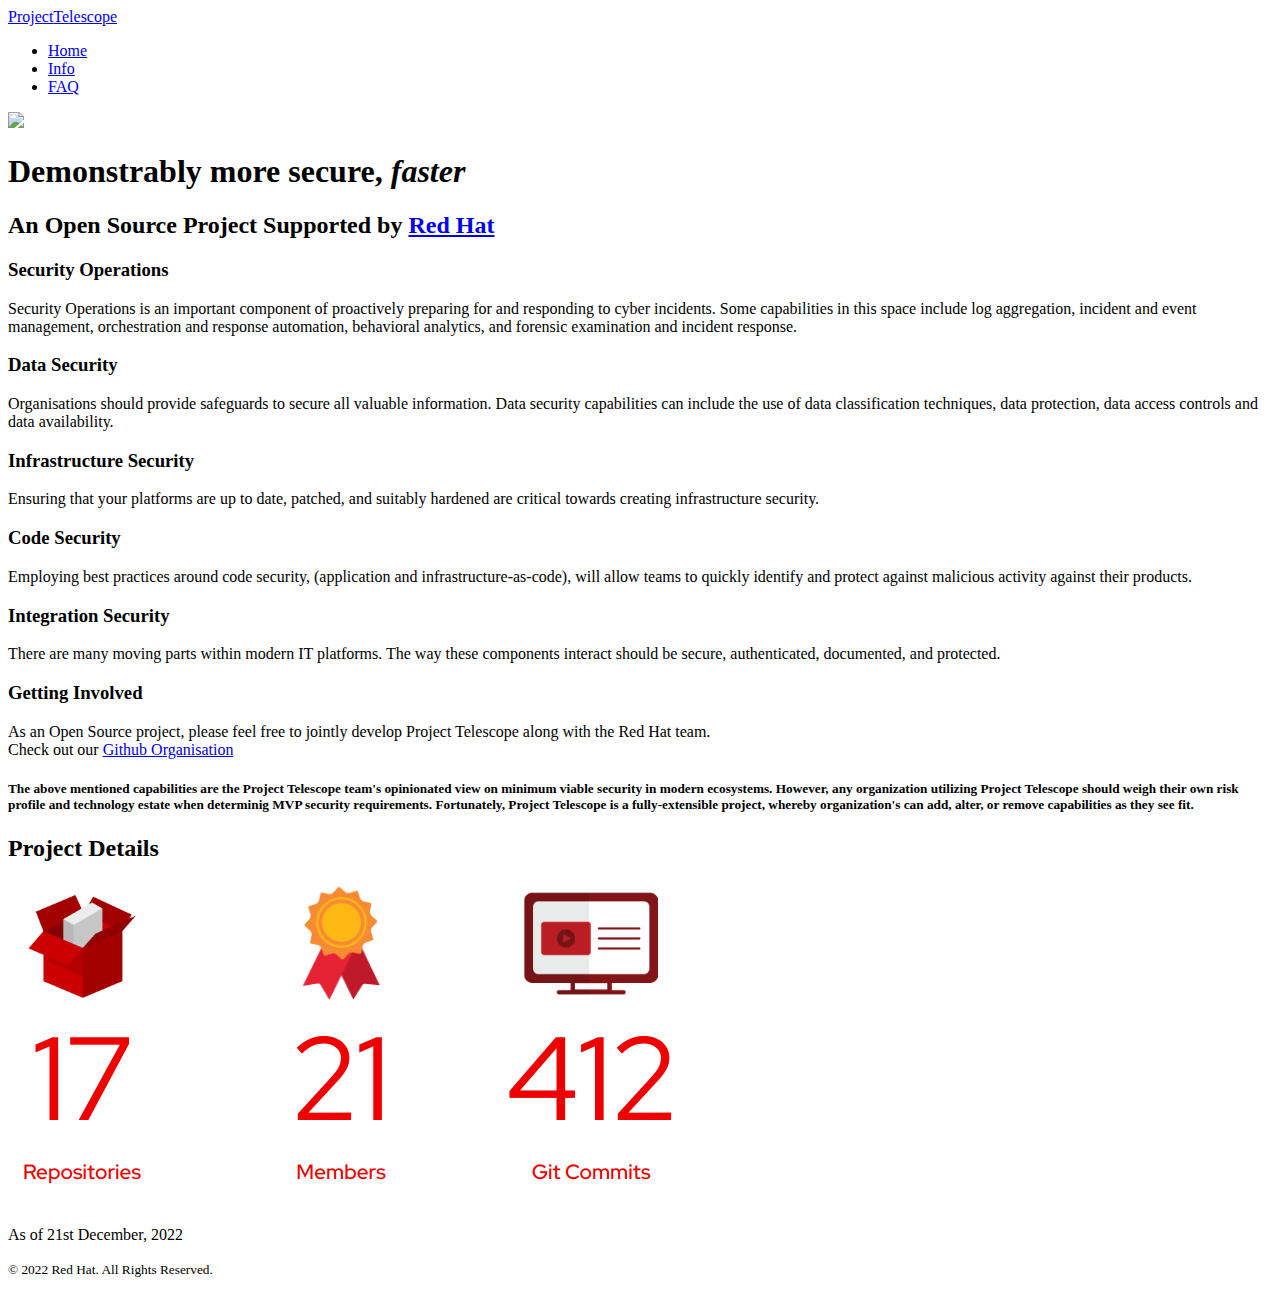
==== index.html @ 8fb48982 "Info page added" ====
<!DOCTYPE HTML>
<html>
	<head>
	<meta charset="utf-8">
	<meta http-equiv="X-UA-Compatible" content="IE=edge">
	<title>Project Telescope</title>

	<!-- 
	//////////////////////////////////////////////////////

	FREE HTML5 TEMPLATE 
	DESIGNED & DEVELOPED by FreeHTML5.co
		
	Website: 		http://freehtml5.co/
	Email: 			info@freehtml5.co
	Twitter: 		http://twitter.com/fh5co
	Facebook: 		https://www.facebook.com/fh5co

	//////////////////////////////////////////////////////
	 -->


	<!-- <link href="https://fonts.googleapis.com/css?family=Work+Sans:300,400,500,700,800" rel="stylesheet">	 -->
	<link href="https://fonts.googleapis.com/css?family=Inconsolata:400,700" rel="stylesheet">
	
	<!-- Animate.css -->
	<link rel="stylesheet" href="css/animate.css">
	<!-- Icomoon Icon Fonts-->
	<link rel="stylesheet" href="css/icomoon.css">
	<!-- Bootstrap  -->
	<link rel="stylesheet" href="css/bootstrap.css">
	<!-- Flexslider  -->
	<link rel="stylesheet" href="css/flexslider.css">

	<!-- Theme style  -->
	<link rel="stylesheet" href="css/style.css">

	<!-- Modernizr JS -->
	<script src="js/modernizr-2.6.2.min.js"></script>
	<!-- FOR IE9 below -->
	<!--[if lt IE 9]>
	<script src="js/respond.min.js"></script>
	<![endif]-->

	</head>
	<body>
		
	<div class="fh5co-loader"></div>
	
	<div id="page">
	<nav class="fh5co-nav" role="navigation">
		<div class="top-menu">
			<div class="container">
				<div class="row">
					<div class="col-xs-2">

 						<div id="fh5co-logo"><a href="index.html">Project<span>Telescope</span></a></div> 
					</div>
					<div class="col-xs-10 text-right menu-1">
						<ul>
							<li class="active"><a href="index.html">Home</a></li>
							<li><a href="info.html">Info</a></li>
							<li><a href="faq.html">FAQ</a></li>
<!-- 							<li class="has-dropdown">
								<a href="blog.html">Blog</a>
								<ul class="dropdown">
									<li><a href="#">Web Design</a></li>
									<li><a href="#">eCommerce</a></li>
									<li><a href="#">Branding</a></li>
									<li><a href="#">API</a></li>
								</ul>
							</li>
							<li><a href="about.html">About</a></li>
							<li><a href="contact.html">Contact</a></li>
							<li class="btn-cta"><a href="#"><span>Login</span></a></li> -->
						</ul>
					</div>
				</div>
			</div>
		</div>
	</nav>

	<header id="fh5co-header" class="fh5co-cover js-fullheight" role="banner">
		<div class="overlay"></div>
		<div class="container">
			<div class="row">
				<div class="col-md-8 col-md-offset-2 text-center">
					<div class="display-t js-fullheight">
						<div class="display-tc js-fullheight animate-box" data-animate-effect="fadeIn">
				<img class="telescope-img" src="images/project-telescope-logo-v3.png">
<br>	
							<h1>Demonstrably more secure, <i> faster </i> </h1>
							<h2>An Open Source Project Supported by <a href="https://redhat.com/" target="_blank">Red Hat</a></h2>
							<!-- <p><a class="btn btn-primary btn-lg btn-demo" href="#"></i> View Demo</a> <a class="btn btn-primary btn-lg btn-learn">Learn More</a></p> -->
						</div>
					</div>
				</div>
			</div>
		</div>
	</header>

	<div id="fh5co-features">
		<div class="container">
			<div class="services-padding">
				<div class="row">
					<div class="col-md-4 animate-box">
						<div class="feature-left">
							<span class="icon">
								<i class="icon-shield"></i>
							</span>
							<div class="feature-copy">
								<h3>Security Operations</h3>
								<p>Security Operations is an important component of proactively preparing for and responding to cyber incidents.  Some capabilities in this space include log aggregation, incident and event management, orchestration and response automation, behavioral analytics, and forensic examination and incident response. </p>
							</div>
						</div>
					</div>

					<div class="col-md-4 animate-box">
						<div class="feature-left">
							<span class="icon">
								<i class="icon-search"></i>
							</span>
							<div class="feature-copy">
								<h3>Data Security</h3>
								<p>Organisations should provide safeguards to secure all valuable information. Data security capabilities can include the use of data classification techniques, data protection, data access controls and data availability. </p>
							</div>
						</div>

					</div>
					<div class="col-md-4 animate-box">
						<div class="feature-left">
							<span class="icon">
								<i class="icon-desktop"></i>
							</span>
							<div class="feature-copy">
								<h3>Infrastructure Security</h3>
								<p>Ensuring that your platforms are up to date, patched, and suitably hardened are critical towards creating infrastructure security. </p>
							</div>
						</div>
					</div>
				</div>


				<div class="row">
					<div class="col-md-4 animate-box">

						<div class="feature-left">
							<span class="icon">
								<i class="icon-code"></i>
							</span>
							<div class="feature-copy">
								<h3>Code Security</h3>
								<p>Employing best practices around code security, (application and infrastructure-as-code), will allow teams to quickly identify and protect against malicious activity against their products. </p>
							</div>
						</div>

					</div>

					<div class="col-md-4 animate-box">
						<div class="feature-left">
							<span class="icon">
								<i class="icon-gears"></i>
							</span>
							<div class="feature-copy">
								<h3>Integration Security</h3>
								<p>There are many moving parts within modern IT platforms. The way these components interact should be secure, authenticated, documented, and protected.</p>
							</div>
						</div>

					</div>
					<div class="col-md-4 animate-box">
						<div class="feature-left">
							<span class="icon">
								<i class="icon-chat"></i>
							</span>
							<div class="feature-copy">
								<h3>Getting Involved</h3>
								<p>As an Open Source project, please feel free to jointly develop Project Telescope along with the Red Hat team. 
								<br>
								Check out our <a href="https://github.com/RH-Telescope" target=_blank>Github Organisation</a>
								</p>
							</div>
						</div>
					</div>
				</div>
				<h5>The above mentioned capabilities are the Project Telescope team's opinionated view on minimum viable security in modern ecosystems. However, any organization utilizing Project Telescope should weigh their own risk profile and technology estate when determinig MVP security requirements. Fortunately, Project Telescope is a fully-extensible project, whereby organization's can add, alter, or remove capabilities as they see fit. </h5>
			</div>
		</div>
	</div>

	<div id="fh5co-wireframe">
		<div class="container">
			<div class="row animate-box">
				<div class="col-md-8 col-md-offset-2 text-center fh5co-heading">
					<h2>Project Details</h2>
				</div>
			</div>
			<div class="row">
					<img class="centeredbox" src="images/stats-12-10-2022.png" alt="Org Stats">
				<p>As of 21st December, 2022</p>
			</div>
		</div>
	</div>

	

	<!-- <div id="fh5co-blog">
		<div class="container">
			<div class="row animate-box">
				<div class="col-md-8 col-md-offset-2 text-center fh5co-heading">
					<h2>Recent Post</h2>
					<p>Dignissimos asperiores vitae velit veniam totam fuga molestias accusamus alias autem provident. Odit ab aliquam dolor eius.</p>
				</div>
			</div>
			<div class="row">
				<div class="col-md-4">
					<div class="fh5co-blog animate-box">
						<a href="#" class="blog-bg" style="background-image: url(images/blog-1.jpg);"></a>
						<div class="blog-text">
							<span class="posted_on">Feb. 15th 2016</span>
							<h3><a href="#">Photoshoot On The Street</a></h3>
							<p>Far far away, behind the word mountains, far from the countries Vokalia and Consonantia, there live the blind texts.</p>
							<ul class="stuff">
								<li><i class="icon-heart2"></i>249</li>
								<li><i class="icon-eye2"></i>1,308</li>
								<li><a href="#">Read More<i class="icon-arrow-right22"></i></a></li>
							</ul>
						</div> 
					</div>
				</div>
				<div class="col-md-4">
					<div class="fh5co-blog animate-box">
						<a href="#" class="blog-bg" style="background-image: url(images/blog-2.jpg);"></a>
						<div class="blog-text">
							<span class="posted_on">Feb. 15th 2016</span>
							<h3><a href="#">Surfing at Philippines</a></h3>
							<p>Far far away, behind the word mountains, far from the countries Vokalia and Consonantia, there live the blind texts.</p>
							<ul class="stuff">
								<li><i class="icon-heart2"></i>249</li>
								<li><i class="icon-eye2"></i>1,308</li>
								<li><a href="#">Read More<i class="icon-arrow-right22"></i></a></li>
							</ul>
						</div> 
					</div>
				</div>
				<div class="col-md-4">
					<div class="fh5co-blog animate-box">
						<a href="#" class="blog-bg" style="background-image: url(images/blog-3.jpg);"></a>
						<div class="blog-text">
							<span class="posted_on">Feb. 15th 2016</span>
							<h3><a href="#">Focus On Uderwater</a></h3>
							<p>Far far away, behind the word mountains, far from the countries Vokalia and Consonantia, there live the blind texts.</p>
							<ul class="stuff">
								<li><i class="icon-heart2"></i>249</li>
								<li><i class="icon-eye2"></i>1,308</li>
								<li><a href="#">Read More<i class="icon-arrow-right22"></i></a></li>
							</ul>
						</div> 
					</div>
				</div>
			</div>
		</div>
	</div>
	 -->
	
	<footer id="fh5co-footer" role="contentinfo">
		<div class="container">
			<!-- <div class="row row-pb-md">
				<div class="col-md-4 fh5co-widget">
					<h4>Air</h4>
					<p>Facilis ipsum reprehenderit nemo molestias. Aut cum mollitia reprehenderit. Eos cumque dicta adipisci architecto culpa amet.</p>
				</div> -->
				<!-- <div class="col-md-2 col-md-push-1 fh5co-widget">
					<h4>Links</h4>
					<ul class="fh5co-footer-links">
						<li><a href="#">Home</a></li>
						<li><a href="#">Portfolio</a></li>
						<li><a href="#">Blog</a></li>
						<li><a href="#">About</a></li>
					</ul>
				</div>

				<div class="col-md-2 col-md-push-1 fh5co-widget">
					<h4>Categories</h4>
					<ul class="fh5co-footer-links">
						<li><a href="#">Landing Page</a></li>
						<li><a href="#">Real Estate</a></li>
						<li><a href="#">Personal</a></li>
						<li><a href="#">Business</a></li>
						<li><a href="#">e-Commerce</a></li>
					</ul>
				</div>

				<div class="col-md-4 col-md-push-1 fh5co-widget">
					<h4>Contact Information</h4>
					<ul class="fh5co-footer-links">
						<li>198 West 21th Street, <br> Suite 721 New York NY 10016</li>
						<li><a href="tel://1234567920">+ 1235 2355 98</a></li>
						<li><a href="mailto:info@yoursite.com">info@yoursite.com</a></li>
						<li><a href="http://https://freehtml5.co">freehtml5.co</a></li>
					</ul>
				</div> -->

			</div>

			<div class="row copyright">
				<div class="col-md-12 text-center">
					<p>
						<small class="block">&copy; 2022 Red Hat. All Rights Reserved.</small> 
					</p>
					<p>
					</p>
				</div>
			</div>

		</div>
	</footer>
	</div>

	<div class="gototop js-top">
		<a href="#" class="js-gotop"><i class="icon-arrow-up22"></i></a>
	</div>
	
	<!-- jQuery -->
	<script src="js/jquery.min.js"></script>
	<!-- jQuery Easing -->
	<script src="js/jquery.easing.1.3.js"></script>
	<!-- Bootstrap -->
	<script src="js/bootstrap.min.js"></script>
	<!-- Waypoints -->
	<script src="js/jquery.waypoints.min.js"></script>
	<!-- Flexslider -->
	<script src="js/jquery.flexslider-min.js"></script>
	<!-- Main -->
	<script src="js/main.js"></script>

	</body>
</html>
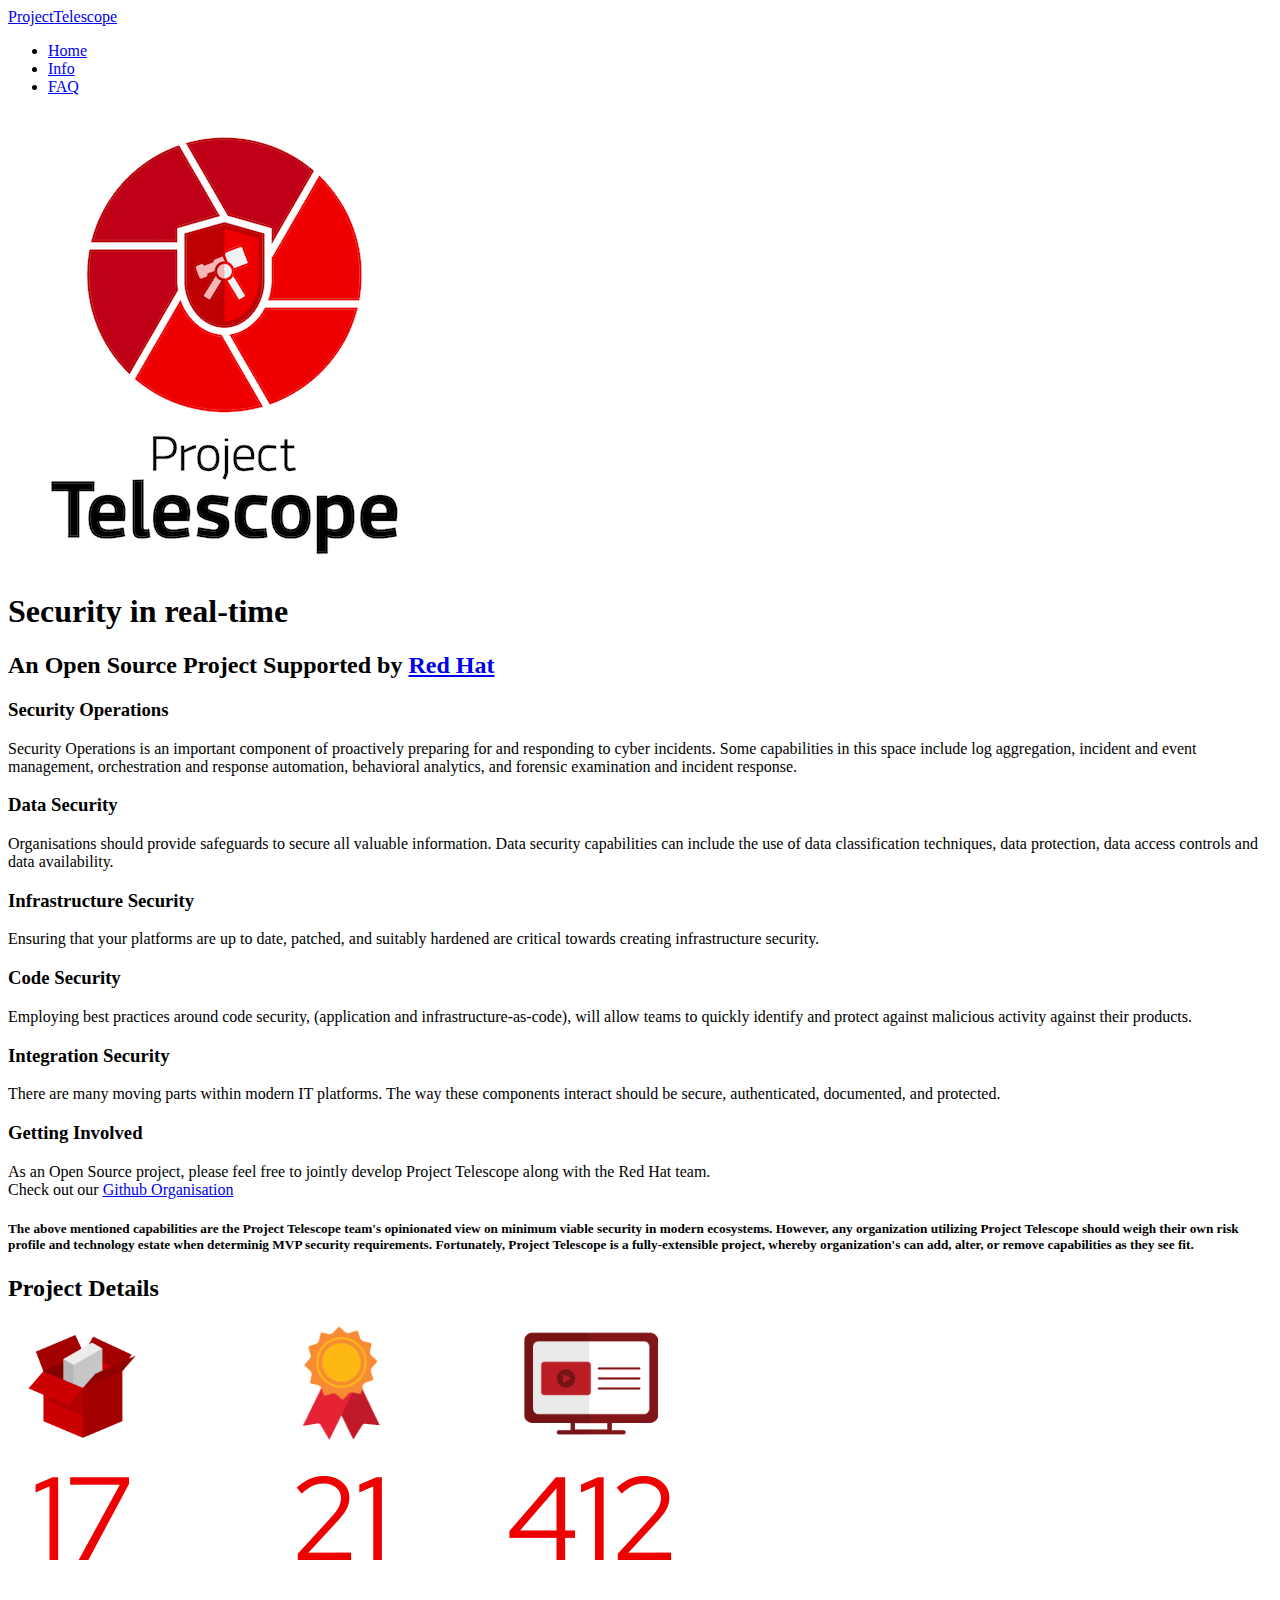
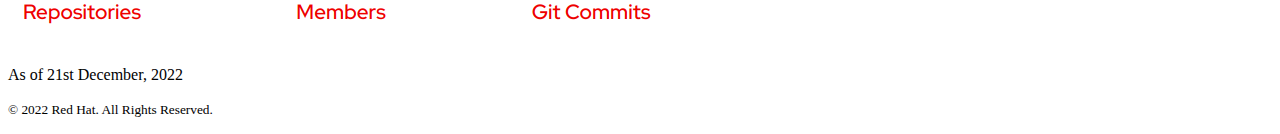
==== commit fad2c486: "Update index.html" ====
--- a/index.html
+++ b/index.html
@@ -87,9 +87,9 @@
 				<div class="col-md-8 col-md-offset-2 text-center">
 					<div class="display-t js-fullheight">
 						<div class="display-tc js-fullheight animate-box" data-animate-effect="fadeIn">
-				<img class="telescope-img" src="images/project-telescope-logo-v3.png">
+				<img class="telescope-img" src="images/project-telescope-logo-TELESCOPE.png">
 <br>	
-							<h1>Demonstrably more secure, <i> faster </i> </h1>
+							<h1>Security in real-time </h1>
 							<h2>An Open Source Project Supported by <a href="https://redhat.com/" target="_blank">Red Hat</a></h2>
 							<!-- <p><a class="btn btn-primary btn-lg btn-demo" href="#"></i> View Demo</a> <a class="btn btn-primary btn-lg btn-learn">Learn More</a></p> -->
 						</div>
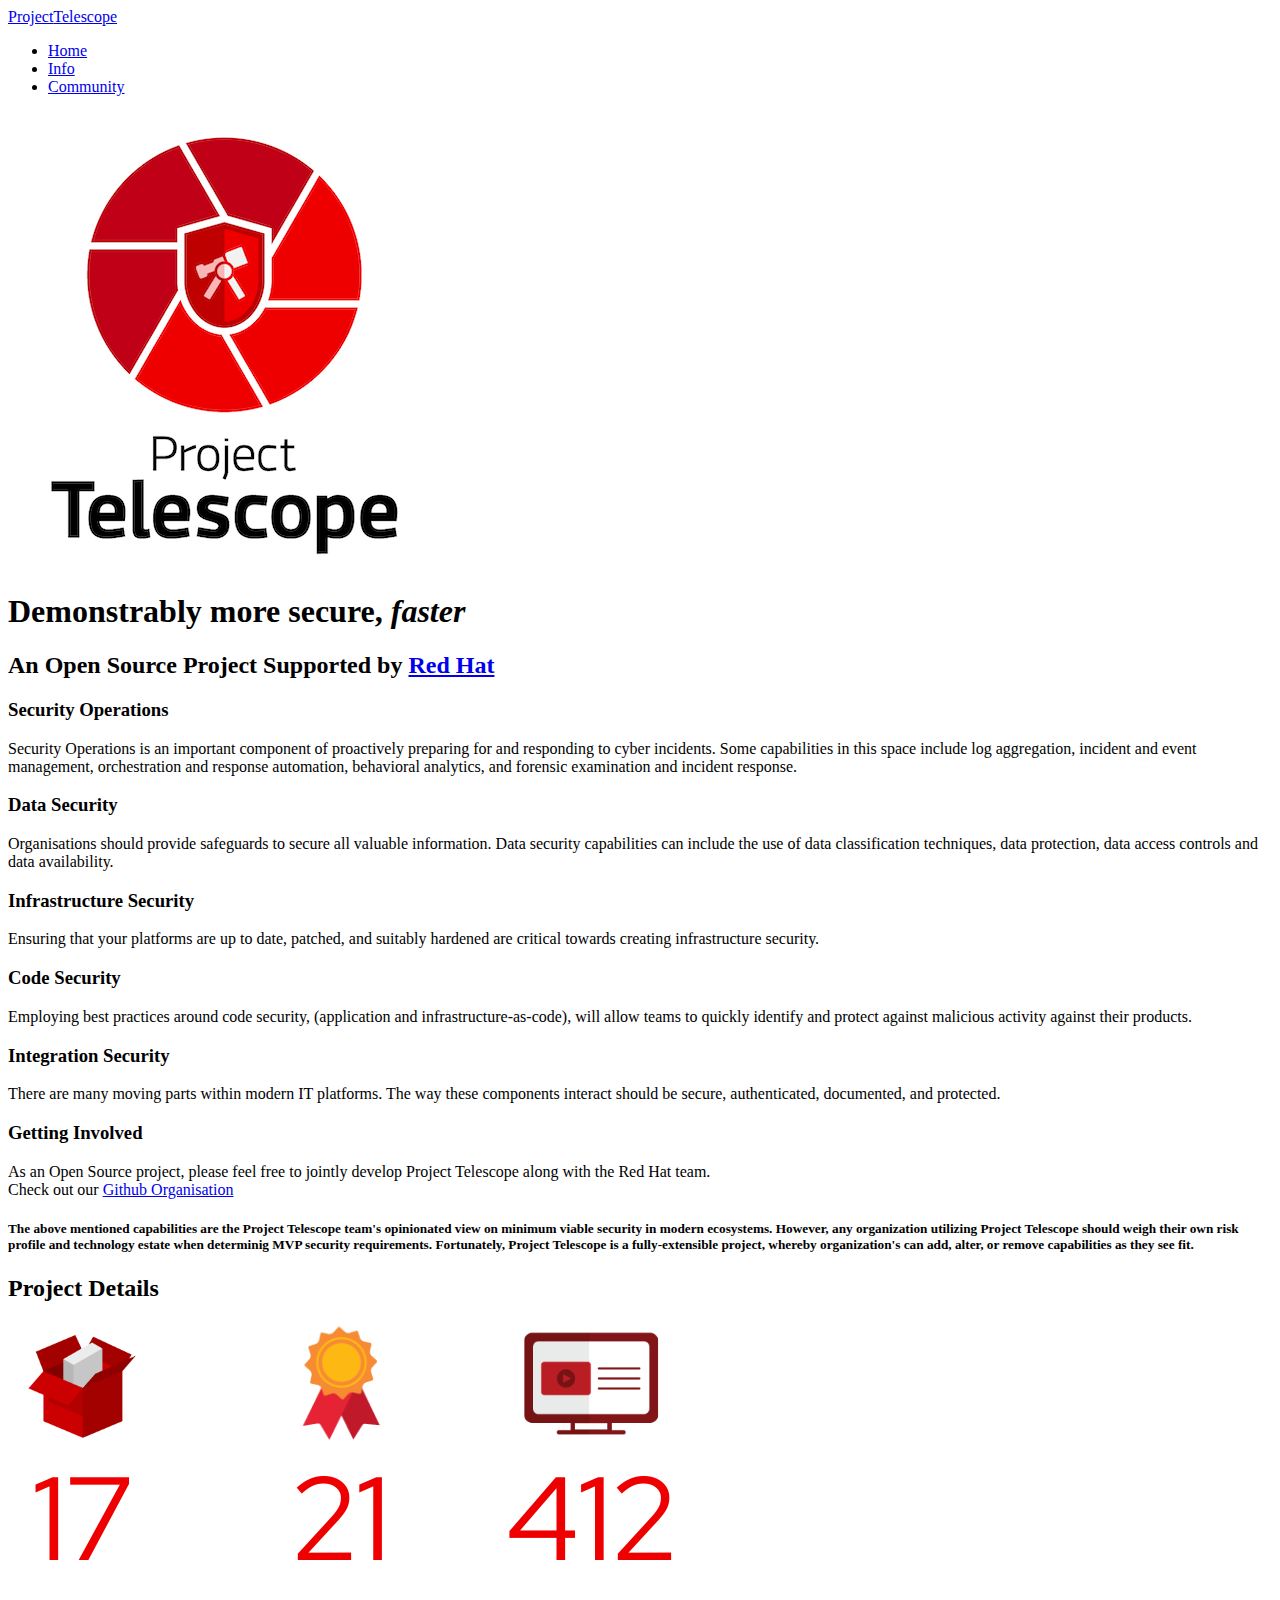
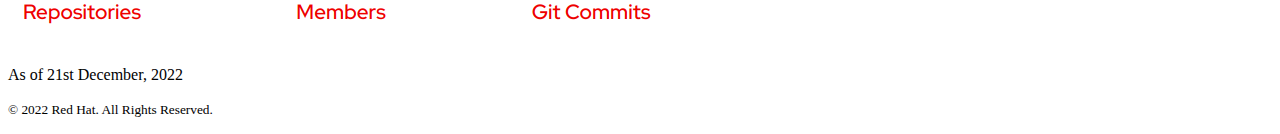
==== commit 3b85c4bf: "Community page added" ====
--- a/index.html
+++ b/index.html
@@ -60,7 +60,7 @@
 						<ul>
 							<li class="active"><a href="index.html">Home</a></li>
 							<li><a href="info.html">Info</a></li>
-							<li><a href="faq.html">FAQ</a></li>
+							<li><a href="community.html">Community</a></li>
 <!-- 							<li class="has-dropdown">
 								<a href="blog.html">Blog</a>
 								<ul class="dropdown">
@@ -89,7 +89,7 @@
 						<div class="display-tc js-fullheight animate-box" data-animate-effect="fadeIn">
 				<img class="telescope-img" src="images/project-telescope-logo-TELESCOPE.png">
 <br>	
-							<h1>Security in real-time </h1>
+							<h1>Demonstrably more secure, <i> faster </i> </h1>
 							<h2>An Open Source Project Supported by <a href="https://redhat.com/" target="_blank">Red Hat</a></h2>
 							<!-- <p><a class="btn btn-primary btn-lg btn-demo" href="#"></i> View Demo</a> <a class="btn btn-primary btn-lg btn-learn">Learn More</a></p> -->
 						</div>
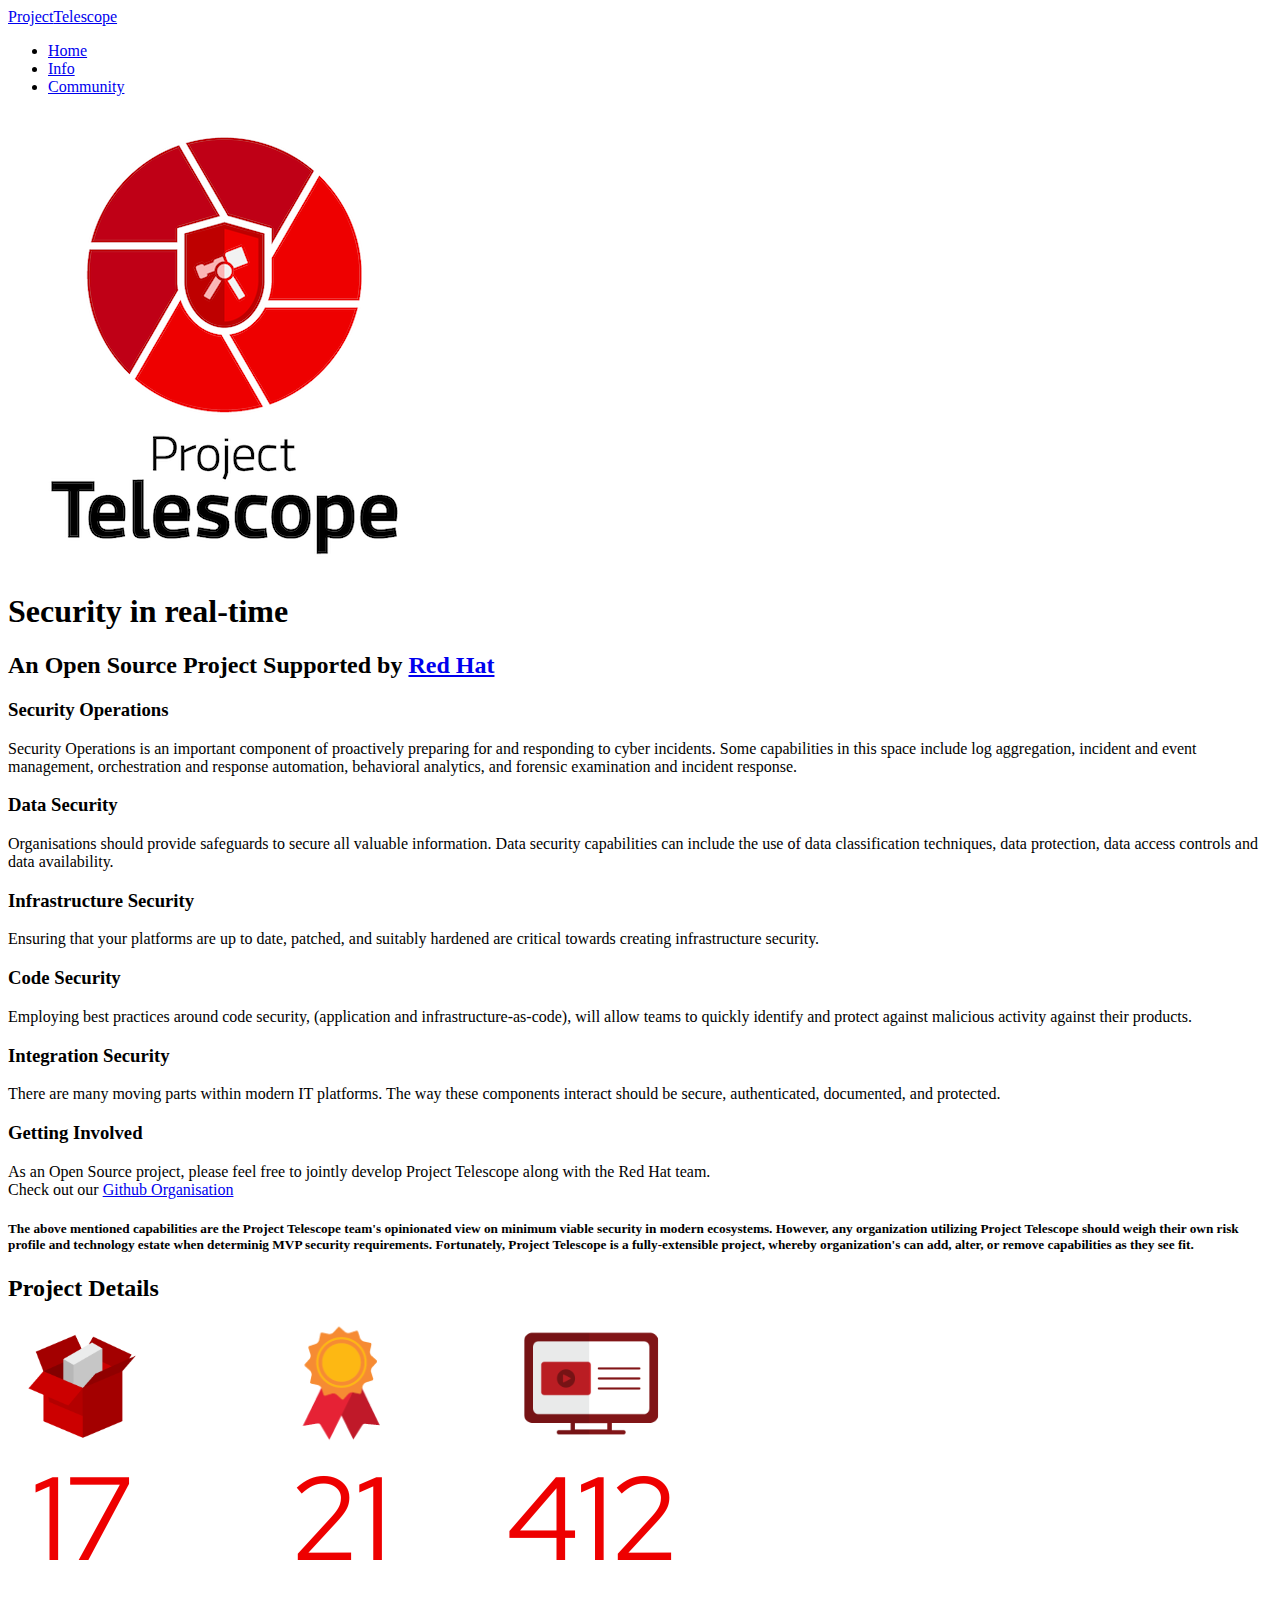
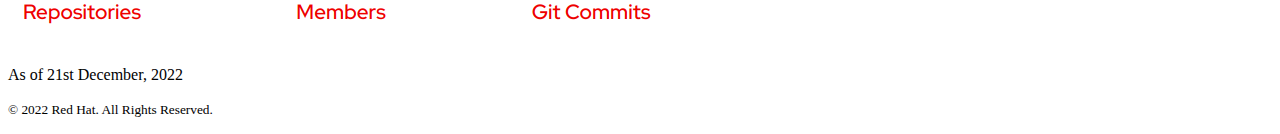
==== commit 8d3c9e6f: "Merge branch 'main' of https://github.com/RH-Telescope/RH-Telescope.github.io" ====
--- a/index.html
+++ b/index.html
@@ -89,7 +89,7 @@
 						<div class="display-tc js-fullheight animate-box" data-animate-effect="fadeIn">
 				<img class="telescope-img" src="images/project-telescope-logo-TELESCOPE.png">
 <br>	
-							<h1>Demonstrably more secure, <i> faster </i> </h1>
+							<h1>Security in real-time </h1>
 							<h2>An Open Source Project Supported by <a href="https://redhat.com/" target="_blank">Red Hat</a></h2>
 							<!-- <p><a class="btn btn-primary btn-lg btn-demo" href="#"></i> View Demo</a> <a class="btn btn-primary btn-lg btn-learn">Learn More</a></p> -->
 						</div>
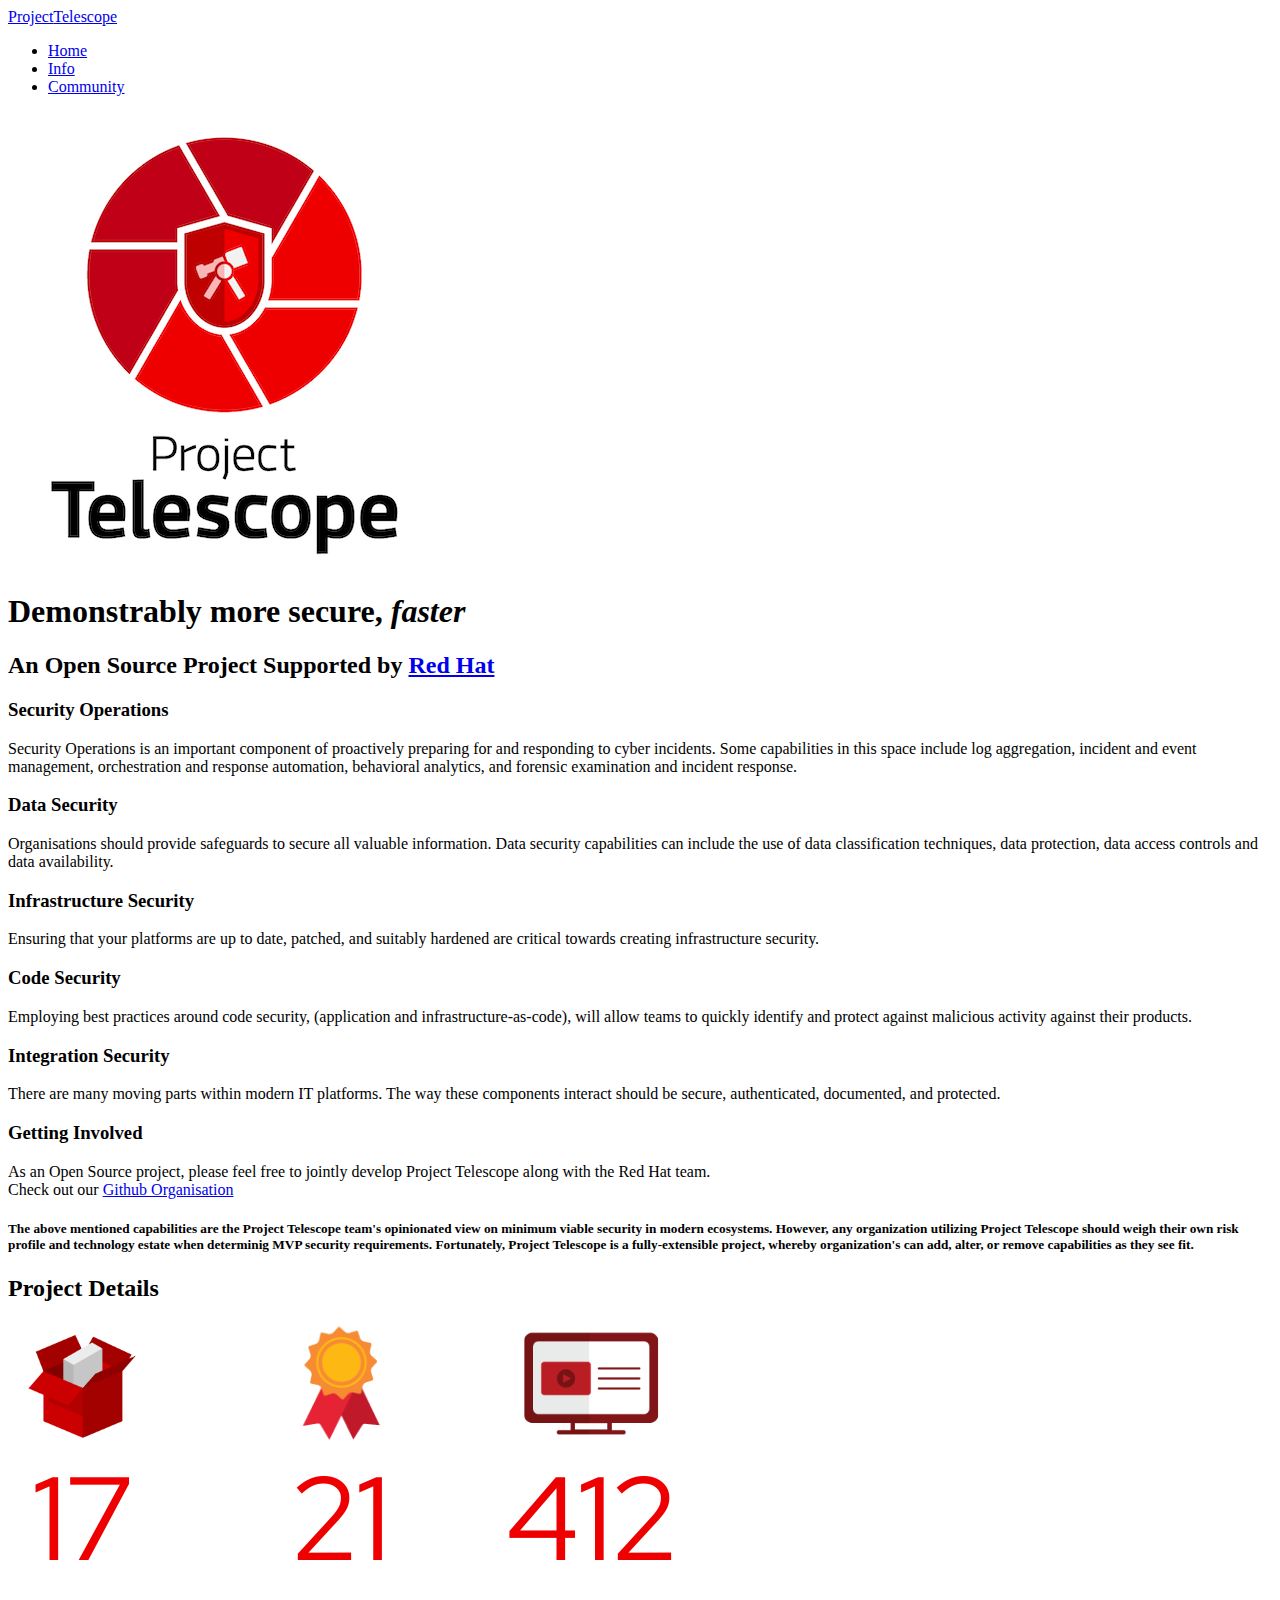
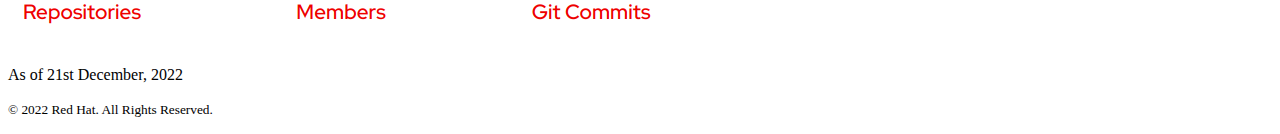
==== commit b829a6d9: "Code tidy-up" ====
--- a/index.html
+++ b/index.html
@@ -4,23 +4,6 @@
 	<meta charset="utf-8">
 	<meta http-equiv="X-UA-Compatible" content="IE=edge">
 	<title>Project Telescope</title>
-
-	<!-- 
-	//////////////////////////////////////////////////////
-
-	FREE HTML5 TEMPLATE 
-	DESIGNED & DEVELOPED by FreeHTML5.co
-		
-	Website: 		http://freehtml5.co/
-	Email: 			info@freehtml5.co
-	Twitter: 		http://twitter.com/fh5co
-	Facebook: 		https://www.facebook.com/fh5co
-
-	//////////////////////////////////////////////////////
-	 -->
-
-
-	<!-- <link href="https://fonts.googleapis.com/css?family=Work+Sans:300,400,500,700,800" rel="stylesheet">	 -->
 	<link href="https://fonts.googleapis.com/css?family=Inconsolata:400,700" rel="stylesheet">
 	
 	<!-- Animate.css -->
@@ -61,18 +44,6 @@
 							<li class="active"><a href="index.html">Home</a></li>
 							<li><a href="info.html">Info</a></li>
 							<li><a href="community.html">Community</a></li>
-<!-- 							<li class="has-dropdown">
-								<a href="blog.html">Blog</a>
-								<ul class="dropdown">
-									<li><a href="#">Web Design</a></li>
-									<li><a href="#">eCommerce</a></li>
-									<li><a href="#">Branding</a></li>
-									<li><a href="#">API</a></li>
-								</ul>
-							</li>
-							<li><a href="about.html">About</a></li>
-							<li><a href="contact.html">Contact</a></li>
-							<li class="btn-cta"><a href="#"><span>Login</span></a></li> -->
 						</ul>
 					</div>
 				</div>
@@ -89,7 +60,7 @@
 						<div class="display-tc js-fullheight animate-box" data-animate-effect="fadeIn">
 				<img class="telescope-img" src="images/project-telescope-logo-TELESCOPE.png">
 <br>	
-							<h1>Security in real-time </h1>
+							<h1>Demonstrably more secure, <i> faster </i> </h1>
 							<h2>An Open Source Project Supported by <a href="https://redhat.com/" target="_blank">Red Hat</a></h2>
 							<!-- <p><a class="btn btn-primary btn-lg btn-demo" href="#"></i> View Demo</a> <a class="btn btn-primary btn-lg btn-learn">Learn More</a></p> -->
 						</div>
@@ -204,103 +175,8 @@
 
 	
 
-	<!-- <div id="fh5co-blog">
-		<div class="container">
-			<div class="row animate-box">
-				<div class="col-md-8 col-md-offset-2 text-center fh5co-heading">
-					<h2>Recent Post</h2>
-					<p>Dignissimos asperiores vitae velit veniam totam fuga molestias accusamus alias autem provident. Odit ab aliquam dolor eius.</p>
-				</div>
-			</div>
-			<div class="row">
-				<div class="col-md-4">
-					<div class="fh5co-blog animate-box">
-						<a href="#" class="blog-bg" style="background-image: url(images/blog-1.jpg);"></a>
-						<div class="blog-text">
-							<span class="posted_on">Feb. 15th 2016</span>
-							<h3><a href="#">Photoshoot On The Street</a></h3>
-							<p>Far far away, behind the word mountains, far from the countries Vokalia and Consonantia, there live the blind texts.</p>
-							<ul class="stuff">
-								<li><i class="icon-heart2"></i>249</li>
-								<li><i class="icon-eye2"></i>1,308</li>
-								<li><a href="#">Read More<i class="icon-arrow-right22"></i></a></li>
-							</ul>
-						</div> 
-					</div>
-				</div>
-				<div class="col-md-4">
-					<div class="fh5co-blog animate-box">
-						<a href="#" class="blog-bg" style="background-image: url(images/blog-2.jpg);"></a>
-						<div class="blog-text">
-							<span class="posted_on">Feb. 15th 2016</span>
-							<h3><a href="#">Surfing at Philippines</a></h3>
-							<p>Far far away, behind the word mountains, far from the countries Vokalia and Consonantia, there live the blind texts.</p>
-							<ul class="stuff">
-								<li><i class="icon-heart2"></i>249</li>
-								<li><i class="icon-eye2"></i>1,308</li>
-								<li><a href="#">Read More<i class="icon-arrow-right22"></i></a></li>
-							</ul>
-						</div> 
-					</div>
-				</div>
-				<div class="col-md-4">
-					<div class="fh5co-blog animate-box">
-						<a href="#" class="blog-bg" style="background-image: url(images/blog-3.jpg);"></a>
-						<div class="blog-text">
-							<span class="posted_on">Feb. 15th 2016</span>
-							<h3><a href="#">Focus On Uderwater</a></h3>
-							<p>Far far away, behind the word mountains, far from the countries Vokalia and Consonantia, there live the blind texts.</p>
-							<ul class="stuff">
-								<li><i class="icon-heart2"></i>249</li>
-								<li><i class="icon-eye2"></i>1,308</li>
-								<li><a href="#">Read More<i class="icon-arrow-right22"></i></a></li>
-							</ul>
-						</div> 
-					</div>
-				</div>
-			</div>
-		</div>
-	</div>
-	 -->
-	
 	<footer id="fh5co-footer" role="contentinfo">
 		<div class="container">
-			<!-- <div class="row row-pb-md">
-				<div class="col-md-4 fh5co-widget">
-					<h4>Air</h4>
-					<p>Facilis ipsum reprehenderit nemo molestias. Aut cum mollitia reprehenderit. Eos cumque dicta adipisci architecto culpa amet.</p>
-				</div> -->
-				<!-- <div class="col-md-2 col-md-push-1 fh5co-widget">
-					<h4>Links</h4>
-					<ul class="fh5co-footer-links">
-						<li><a href="#">Home</a></li>
-						<li><a href="#">Portfolio</a></li>
-						<li><a href="#">Blog</a></li>
-						<li><a href="#">About</a></li>
-					</ul>
-				</div>
-
-				<div class="col-md-2 col-md-push-1 fh5co-widget">
-					<h4>Categories</h4>
-					<ul class="fh5co-footer-links">
-						<li><a href="#">Landing Page</a></li>
-						<li><a href="#">Real Estate</a></li>
-						<li><a href="#">Personal</a></li>
-						<li><a href="#">Business</a></li>
-						<li><a href="#">e-Commerce</a></li>
-					</ul>
-				</div>
-
-				<div class="col-md-4 col-md-push-1 fh5co-widget">
-					<h4>Contact Information</h4>
-					<ul class="fh5co-footer-links">
-						<li>198 West 21th Street, <br> Suite 721 New York NY 10016</li>
-						<li><a href="tel://1234567920">+ 1235 2355 98</a></li>
-						<li><a href="mailto:info@yoursite.com">info@yoursite.com</a></li>
-						<li><a href="http://https://freehtml5.co">freehtml5.co</a></li>
-					</ul>
-				</div> -->
-
 			</div>
 
 			<div class="row copyright">
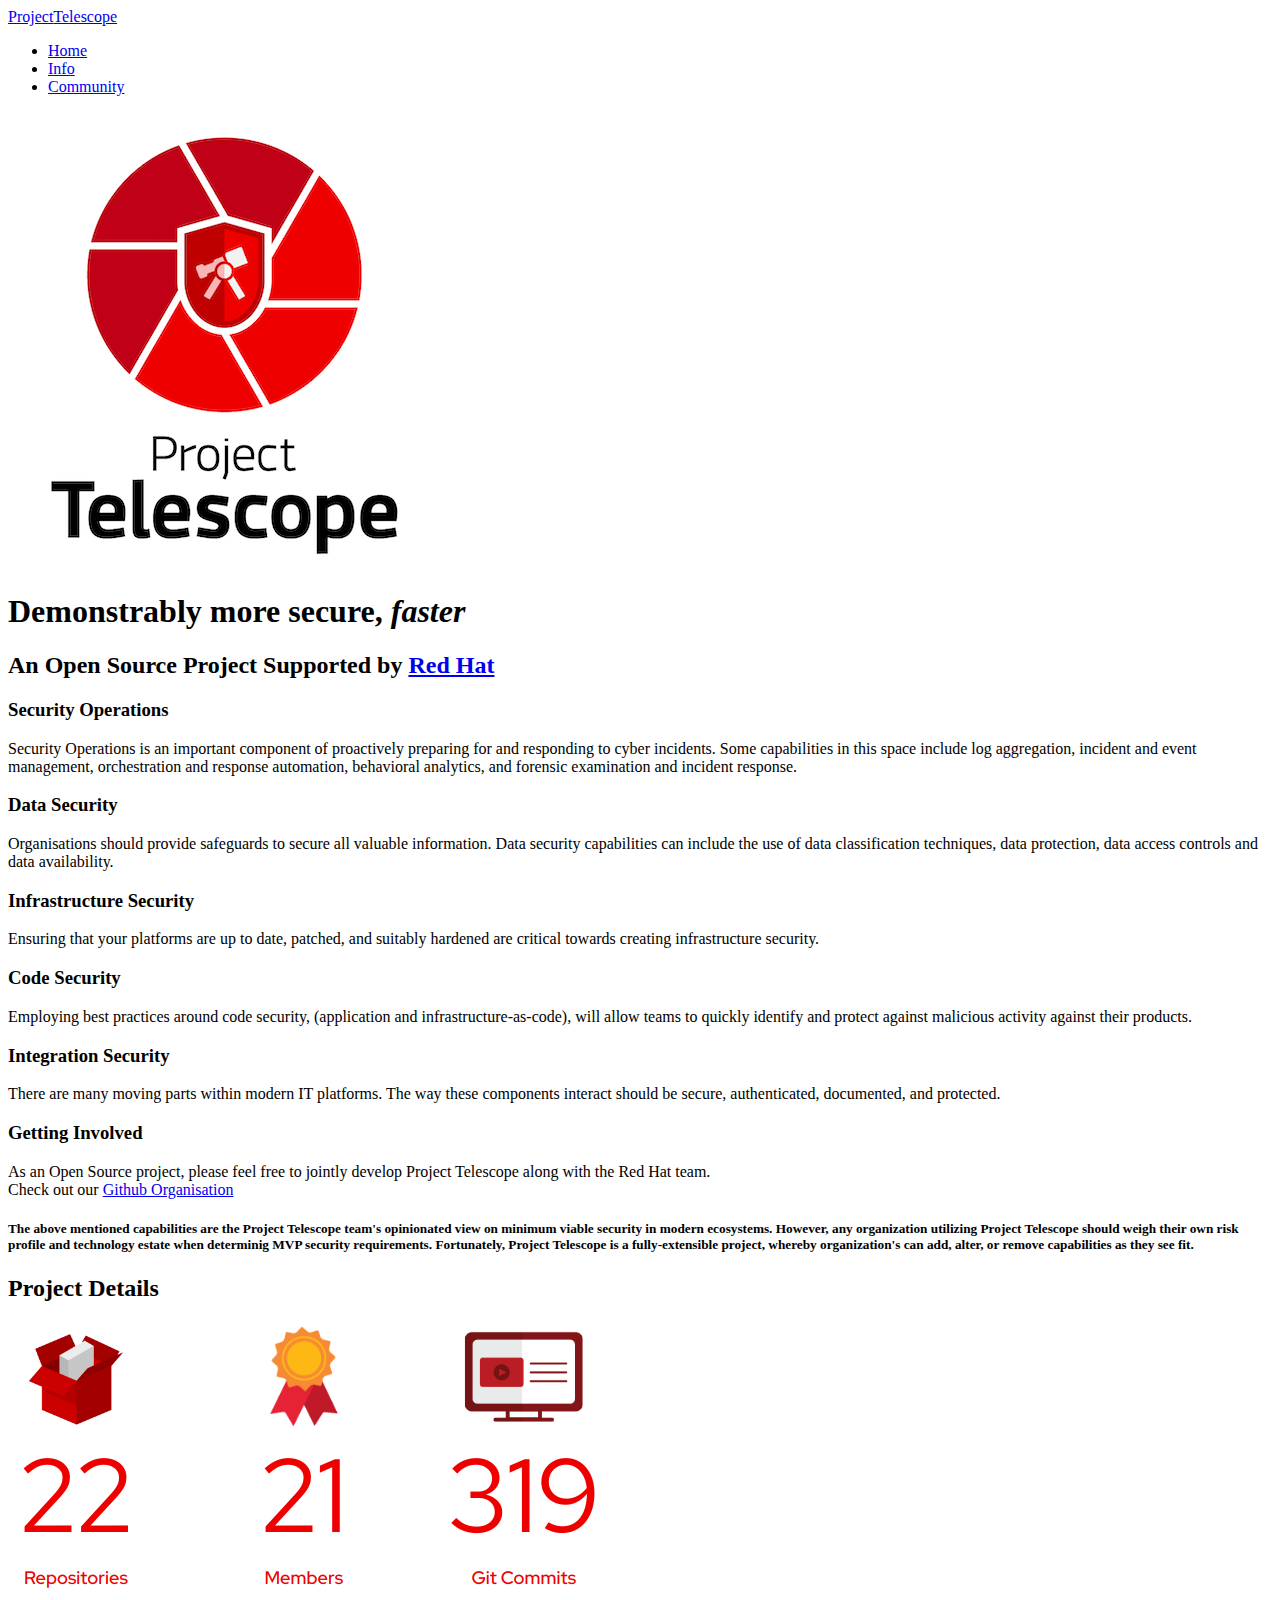
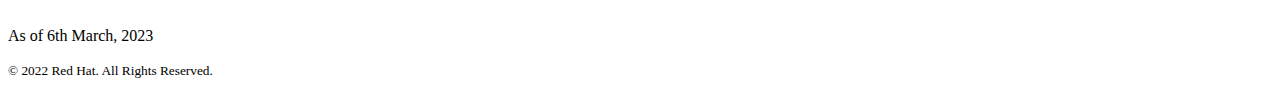
==== commit 82448e4a: "Stats updated" ====
--- a/index.html
+++ b/index.html
@@ -1,3 +1,5 @@
+
+
 <!DOCTYPE HTML>
 <html>
 	<head>
@@ -167,8 +169,8 @@
 				</div>
 			</div>
 			<div class="row">
-					<img class="centeredbox" src="images/stats-12-10-2022.png" alt="Org Stats">
-				<p>As of 21st December, 2022</p>
+					<img class="centeredbox" src="images/stats-06-03-2023.png" alt="Org Stats">
+				<p>As of 6th March, 2023</p>
 			</div>
 		</div>
 	</div>
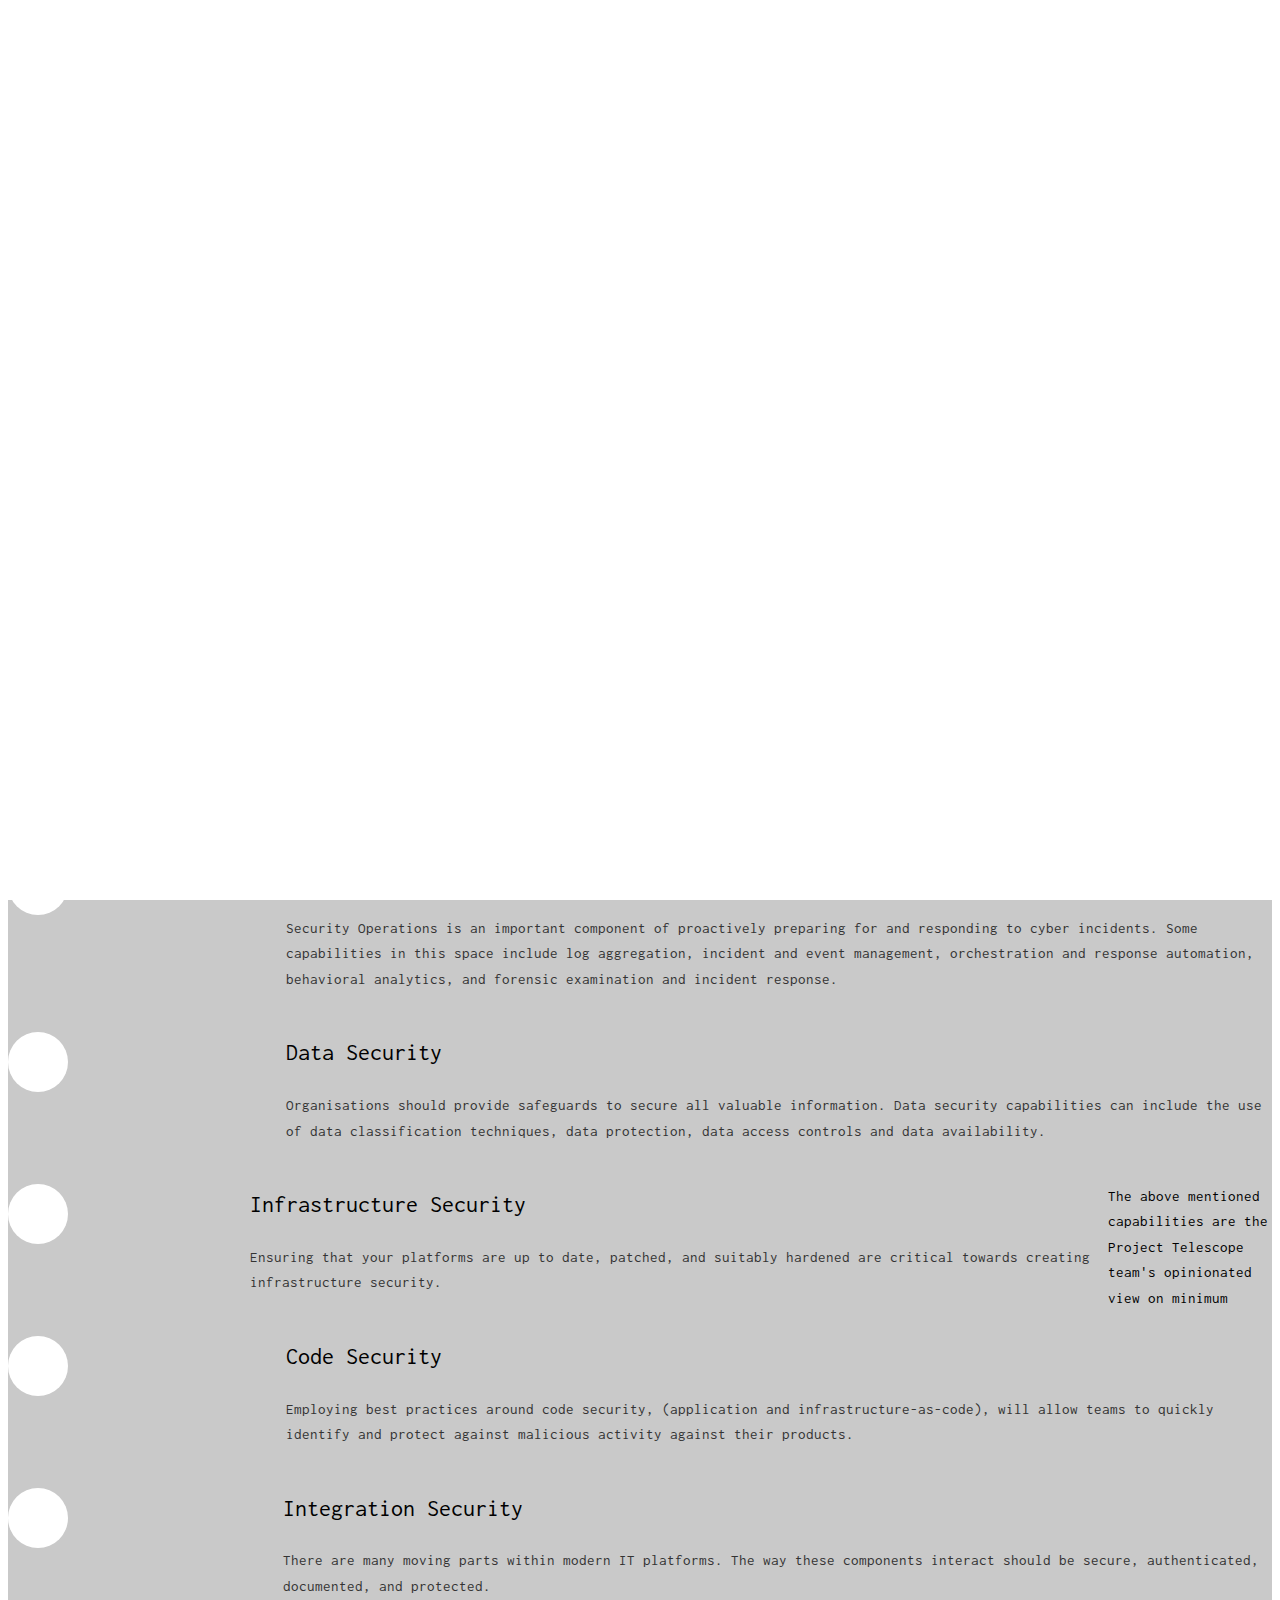
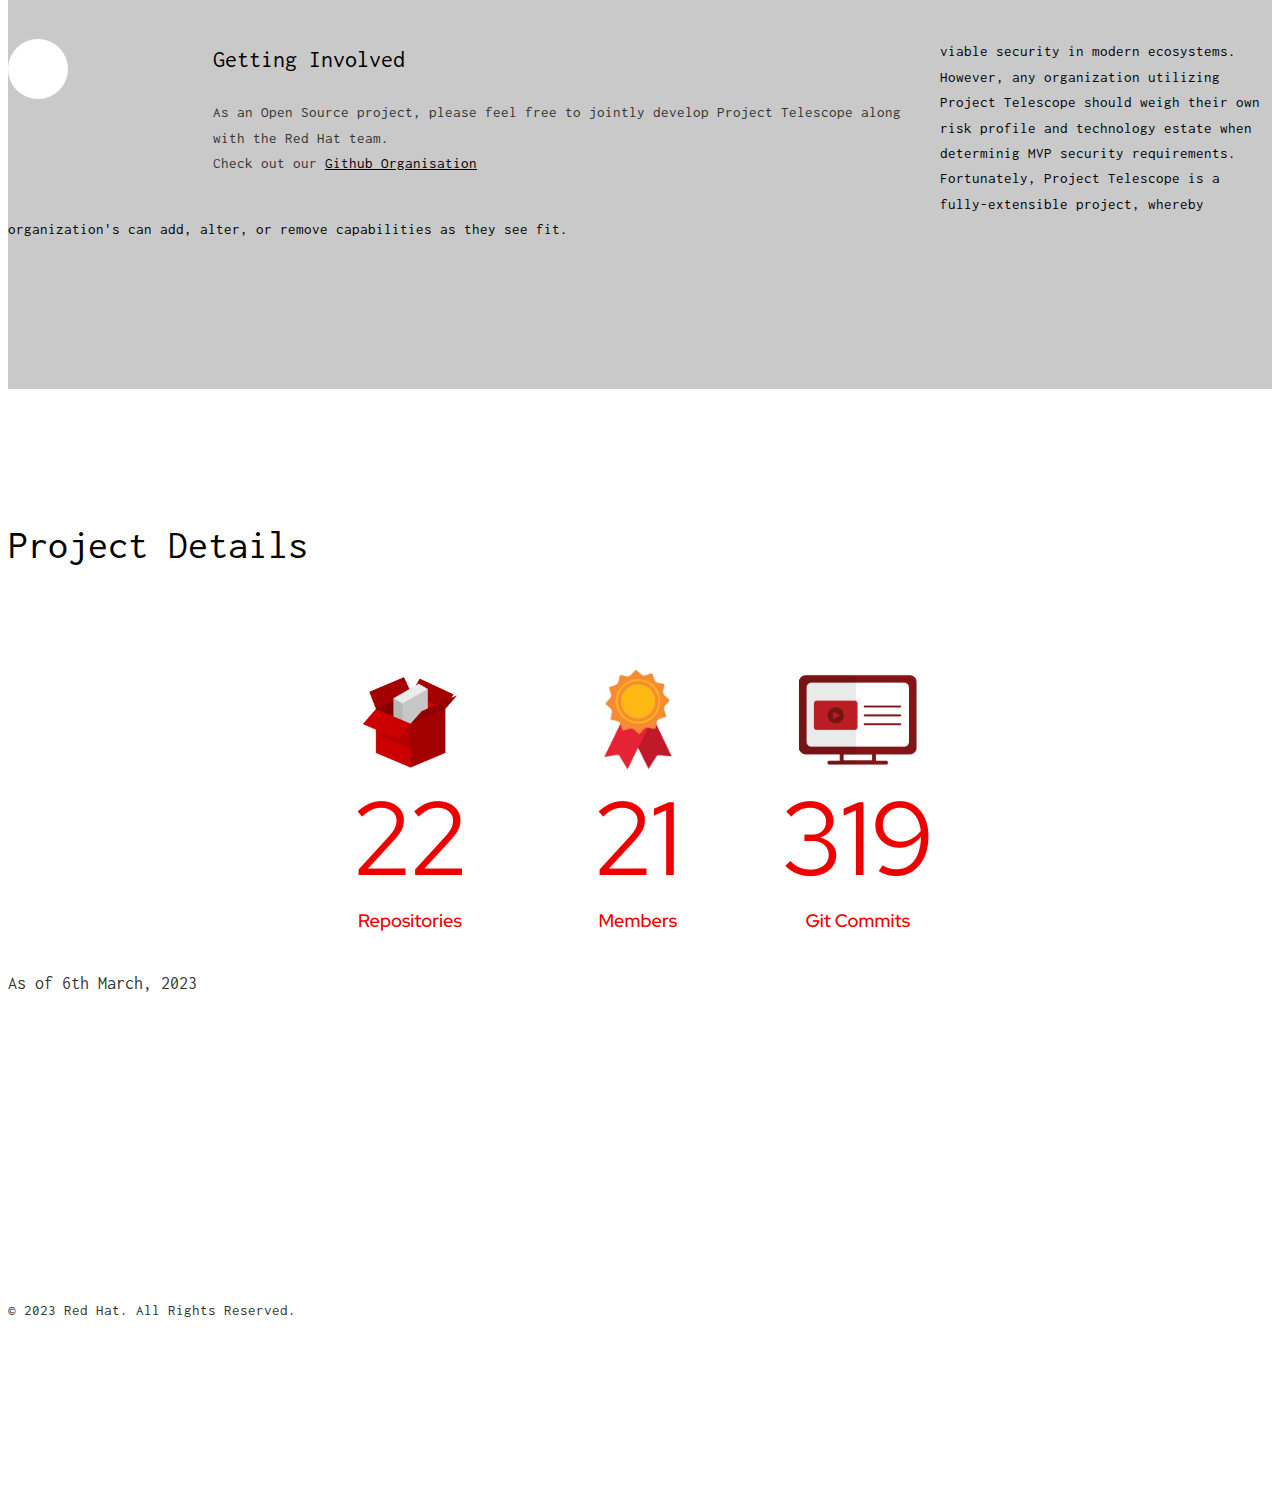
==== commit 427eb91b: "Front page updated as per comments" ====
--- a/index.html
+++ b/index.html
@@ -61,8 +61,10 @@
 					<div class="display-t js-fullheight">
 						<div class="display-tc js-fullheight animate-box" data-animate-effect="fadeIn">
 				<img class="telescope-img" src="images/project-telescope-logo-TELESCOPE.png">
-<br>	
-							<h1>Demonstrably more secure, <i> faster </i> </h1>
+<br><br>
+				<p>Telescope automatically vizualizes your company's customized security governance in real time so you can  reduce your cyber risk, faster.</p>
+<h1>Demonstrably more secure, <i> faster </i> </h1>
+
 							<h2>An Open Source Project Supported by <a href="https://redhat.com/" target="_blank">Red Hat</a></h2>
 							<!-- <p><a class="btn btn-primary btn-lg btn-demo" href="#"></i> View Demo</a> <a class="btn btn-primary btn-lg btn-learn">Learn More</a></p> -->
 						</div>
@@ -184,7 +186,7 @@
 			<div class="row copyright">
 				<div class="col-md-12 text-center">
 					<p>
-						<small class="block">&copy; 2022 Red Hat. All Rights Reserved.</small> 
+						<small class="block">&copy; 2023 Red Hat. All Rights Reserved.</small> 
 					</p>
 					<p>
 					</p>
--- a/css/style.css
+++ b/css/style.css
@@ -0,0 +1,1238 @@
+@font-face {
+  font-family: 'icomoon';
+  src: url("../fonts/icomoon/icomoon.eot?srf3rx");
+  src: url("../fonts/icomoon/icomoon.eot?srf3rx#iefix") format("embedded-opentype"), url("../fonts/icomoon/icomoon.ttf?srf3rx") format("truetype"), url("../fonts/icomoon/icomoon.woff?srf3rx") format("woff"), url("../fonts/icomoon/icomoon.svg?srf3rx#icomoon") format("svg");
+  font-weight: normal;
+  font-style: normal; }
+/* =======================================================
+*
+* 	Template Style 
+*
+* ======================================================= */
+body {
+  font-family: "Inconsolata", Arial, sans-serif;
+  font-weight: 400;
+  font-size: 18px;
+  line-height: 1.7;
+  color: #333333;
+  background: #fff; }
+
+#page {
+  position: relative;
+  overflow-x: hidden;
+  width: 100%;
+  height: 100%;
+  -webkit-transition: 0.5s;
+  -o-transition: 0.5s;
+  transition: 0.5s; }
+  .offcanvas #page {
+    overflow: hidden;
+    position: absolute; }
+    .offcanvas #page:after {
+      -webkit-transition: 2s;
+      -o-transition: 2s;
+      transition: 2s;
+      position: absolute;
+      top: 0;
+      right: 0;
+      bottom: 0;
+      left: 0;
+      z-index: 101;
+      background: rgba(0, 0, 0, 0.7);
+      content: ""; }
+
+a {
+  color: #EE0000;
+  -webkit-transition: 0.5s;
+  -o-transition: 0.5s;
+  transition: 0.5s; }
+  a:hover, a:active, a:focus {
+    color: #EE0000;
+    outline: none;
+    text-decoration: none; }
+
+p {
+  margin-bottom: 30px; }
+
+h1, h2, h3, h4, h5, h6, figure {
+  color: #000;
+  font-family: "Inconsolata", Arial, sans-serif;
+  font-weight: 400;
+  margin: 0 0 20px 0; }
+
+::-webkit-selection {
+  color: #fff;
+  background: #EE0000; }
+
+::-moz-selection {
+  color: #fff;
+  background: #EE0000; }
+
+::selection {
+  color: #fff;
+  background: #EE0000; }
+
+.fh5co-nav {
+  background: #fff; }
+  .fh5co-nav .top-menu {
+    padding: 28px 0; }
+  .fh5co-nav #fh5co-logo {
+    font-size: 32px;
+    margin: 0;
+    padding: 0;
+    text-transform: uppercase;
+    font-weight: 700;
+    font-family: "Inconsolata", Arial, sans-serif; }
+    .fh5co-nav #fh5co-logo a span {
+      color: #EE0000;
+      padding: 5px; }
+  .fh5co-nav a {
+    padding: 5px 10px;
+    color: #000; }
+  @media screen and (max-width: 768px) {
+    .fh5co-nav .menu-1 {
+      display: none; } }
+  .fh5co-nav ul {
+    padding: 0;
+    margin: 5px 0 0 0; }
+    .fh5co-nav ul li {
+      padding: 0;
+      margin: 0;
+      list-style: none;
+      display: inline; }
+      .fh5co-nav ul li a {
+        font-size: 18px;
+        padding: 30px 15px;
+        color: rgba(0, 0, 0, 0.7);
+        -webkit-transition: 0.5s;
+        -o-transition: 0.5s;
+        transition: 0.5s; }
+        .fh5co-nav ul li a:hover, .fh5co-nav ul li a:focus, .fh5co-nav ul li a:active {
+          color: black; }
+      .fh5co-nav ul li.has-dropdown {
+        position: relative; }
+        .fh5co-nav ul li.has-dropdown .dropdown {
+          width: 140px;
+          -webkit-box-shadow: 0px 14px 33px -9px rgba(0, 0, 0, 0.75);
+          -moz-box-shadow: 0px 14px 33px -9px rgba(0, 0, 0, 0.75);
+          box-shadow: 0px 14px 33px -9px rgba(0, 0, 0, 0.75);
+          z-index: 1002;
+          visibility: hidden;
+          opacity: 0;
+          position: absolute;
+          top: 40px;
+          left: 0;
+          text-align: left;
+          background: #000;
+          padding: 20px;
+          -webkit-border-radius: 4px;
+          -moz-border-radius: 4px;
+          -ms-border-radius: 4px;
+          border-radius: 4px;
+          -webkit-transition: 0s;
+          -o-transition: 0s;
+          transition: 0s; }
+          .fh5co-nav ul li.has-dropdown .dropdown:before {
+            bottom: 100%;
+            left: 40px;
+            border: solid transparent;
+            content: " ";
+            height: 0;
+            width: 0;
+            position: absolute;
+            pointer-events: none;
+            border-bottom-color: #000;
+            border-width: 8px;
+            margin-left: -8px; }
+          .fh5co-nav ul li.has-dropdown .dropdown li {
+            display: block;
+            margin-bottom: 7px; }
+            .fh5co-nav ul li.has-dropdown .dropdown li:last-child {
+              margin-bottom: 0; }
+            .fh5co-nav ul li.has-dropdown .dropdown li a {
+              padding: 2px 0;
+              display: block;
+              color: #999999;
+              line-height: 1.2;
+              text-transform: none;
+              font-size: 13px;
+              letter-spacing: 0; }
+              .fh5co-nav ul li.has-dropdown .dropdown li a:hover {
+                color: #fff; }
+        .fh5co-nav ul li.has-dropdown:hover a, .fh5co-nav ul li.has-dropdown:focus a {
+          color: #000; }
+      .fh5co-nav ul li.btn-cta a {
+        padding: 30px 0px !important;
+        color: #fff; }
+        .fh5co-nav ul li.btn-cta a span {
+          background: #ee0000;
+          padding: 4px 10px;
+          display: -moz-inline-stack;
+          display: inline-block;
+          zoom: 1;
+          *display: inline;
+          -webkit-transition: 0.3s;
+          -o-transition: 0.3s;
+          transition: 0.3s;
+          -webkit-border-radius: 100px;
+          -moz-border-radius: 100px;
+          -ms-border-radius: 100px;
+          border-radius: 100px; }
+        .fh5co-nav ul li.btn-cta a:hover span {
+          -webkit-box-shadow: 0px 14px 20px -9px rgba(0, 0, 0, 0.75);
+          -moz-box-shadow: 0px 14px 20px -9px rgba(0, 0, 0, 0.75);
+          box-shadow: 0px 14px 20px -9px rgba(0, 0, 0, 0.75); }
+      .fh5co-nav ul li.active > a {
+        color: #000 !important;
+        position: relative; }
+        .fh5co-nav ul li.active > a:after {
+          position: absolute;
+          bottom: 25px;
+          left: 0;
+          right: 0;
+          content: '';
+          width: 30px;
+          height: 2px;
+          background: #EE0000;
+          margin: 0 auto; }
+
+#fh5co-counter,
+.fh5co-bg,
+.product {
+  background-size: cover;
+  background-position: top center;
+  background-repeat: no-repeat;
+  position: relative; }
+
+.fh5co-video {
+  overflow: hidden; }
+  @media screen and (max-width: 992px) {
+    .fh5co-video {
+      height: 450px; } }
+  .fh5co-video a {
+    z-index: 1001;
+    position: absolute;
+    top: 50%;
+    left: 50%;
+    margin-top: -45px;
+    margin-left: -45px;
+    width: 90px;
+    height: 90px;
+    display: table;
+    text-align: center;
+    background: #fff;
+    -webkit-box-shadow: 0px 14px 30px -15px rgba(0, 0, 0, 0.75);
+    -moz-box-shadow: 0px 14px 30px -15px rgba(0, 0, 0, 0.75);
+    -ms-box-shadow: 0px 14px 30px -15px rgba(0, 0, 0, 0.75);
+    -o-box-shadow: 0px 14px 30px -15px rgba(0, 0, 0, 0.75);
+    box-shadow: 0px 14px 30px -15px rgba(0, 0, 0, 0.75);
+    -webkit-border-radius: 50%;
+    -moz-border-radius: 50%;
+    -ms-border-radius: 50%;
+    border-radius: 50%; }
+    .fh5co-video a i {
+      text-align: center;
+      display: table-cell;
+      vertical-align: middle;
+      font-size: 40px; }
+  .fh5co-video .overlay {
+    position: absolute;
+    top: 0;
+    left: 0;
+    right: 0;
+    bottom: 0;
+    background: rgba(0, 0, 0, 0.3);
+    -webkit-transition: 0.5s;
+    -o-transition: 0.5s;
+    transition: 0.5s; }
+  .fh5co-video:hover .overlay {
+    background: rgba(0, 0, 0, 0.7); }
+  .fh5co-video:hover a {
+    -webkit-transform: scale(1.1);
+    -moz-transform: scale(1.1);
+    -ms-transform: scale(1.1);
+    -o-transform: scale(1.1);
+    transform: scale(1.1); }
+
+#fh5co-header .display-tc,
+.fh5co-cover .display-tc {
+  display: table-cell !important;
+  vertical-align: middle; }
+  #fh5co-header .display-tc h1, #fh5co-header .display-tc h2,
+  .fh5co-cover .display-tc h1,
+  .fh5co-cover .display-tc h2 {
+    margin: 0;
+    padding: 0;
+    color: black; }
+  #fh5co-header .display-tc h1,
+  .fh5co-cover .display-tc h1 {
+    margin-bottom: 20px;
+    font-size: 54px;
+    line-height: 1.3;
+    font-weight: 300; }
+    @media screen and (max-width: 768px) {
+      #fh5co-header .display-tc h1,
+      .fh5co-cover .display-tc h1 {
+        font-size: 30px; } }
+  #fh5co-header .display-tc h2,
+  .fh5co-cover .display-tc h2 {
+    font-size: 20px;
+    line-height: 1.5;
+    margin-bottom: 30px; }
+  #fh5co-header .display-tc .btn,
+  .fh5co-cover .display-tc .btn {
+    padding: 15px 30px;
+    color: #fff;
+    border: none !important;
+    font-size: 18px; }
+    @media screen and (max-width: 768px) {
+      #fh5co-header .display-tc .btn,
+      .fh5co-cover .display-tc .btn {
+        width: 80%;
+        margin: 0 auto; } }
+    #fh5co-header .display-tc .btn.btn-learn,
+    .fh5co-cover .display-tc .btn.btn-learn {
+      background: #c9c9c9;
+      border: none;
+      color: #000 !important; }
+      #fh5co-header .display-tc .btn.btn-learn:hover, #fh5co-header .display-tc .btn.btn-learn:focus,
+      .fh5co-cover .display-tc .btn.btn-learn:hover,
+      .fh5co-cover .display-tc .btn.btn-learn:focus {
+        background: rgba(201, 201, 201, 0.9) !important;
+        color: #000 !important; }
+    #fh5co-header .display-tc .btn:hover, #fh5co-header .display-tc .btn:focus,
+    .fh5co-cover .display-tc .btn:hover,
+    .fh5co-cover .display-tc .btn:focus {
+      color: #fff !important; }
+    #fh5co-header .display-tc .btn.btn-demo,
+    .fh5co-cover .display-tc .btn.btn-demo {
+      background: #ee0000;
+      border: none; }
+      #fh5co-header .display-tc .btn.btn-demo:hover, #fh5co-header .display-tc .btn.btn-demo:focus,
+      .fh5co-cover .display-tc .btn.btn-demo:hover,
+      .fh5co-cover .display-tc .btn.btn-demo:focus {
+        background: rgba(238, 0, 0, 0.9) !important;
+        color: #fff !important; }
+    #fh5co-header .display-tc .btn:hover,
+    .fh5co-cover .display-tc .btn:hover {
+      background: #EE0000 !important;
+      -webkit-box-shadow: 0px 14px 30px -15px rgba(0, 0, 0, 0.75) !important;
+      -moz-box-shadow: 0px 14px 30px -15px rgba(0, 0, 0, 0.75) !important;
+      box-shadow: 0px 14px 30px -15px rgba(0, 0, 0, 0.75) !important; }
+  #fh5co-header .display-tc .form-inline .form-group,
+  .fh5co-cover .display-tc .form-inline .form-group {
+    width: 100% !important;
+    margin-bottom: 10px; }
+    #fh5co-header .display-tc .form-inline .form-group .form-control,
+    .fh5co-cover .display-tc .form-inline .form-group .form-control {
+      width: 100%;
+      background: #fff;
+      border: none; }
+
+#fh5co-features {
+  background: #C9C9C9; }
+  #fh5co-features .services-padding {
+    padding: 7em 0; }
+  #fh5co-features .feature-left {
+    margin-bottom: 40px;
+    float: left; }
+    @media screen and (max-width: 992px) {
+      #fh5co-features .feature-left {
+        margin-bottom: 30px; } }
+    #fh5co-features .feature-left .icon i {
+      font-size: 30px;
+      color: #1a1a1a !important; }
+    #fh5co-features .feature-left .icon {
+      display: table;
+      float: left;
+      text-align: center;
+      width: 60px;
+      height: 60px;
+      background: #fff;
+      -webkit-border-radius: 50%;
+      -moz-border-radius: 50%;
+      -ms-border-radius: 50%;
+      border-radius: 50%; }
+      #fh5co-features .feature-left .icon i {
+        display: table-cell;
+        vertical-align: middle;
+        height: 60px;
+        color: #EE0000 !important; }
+    #fh5co-features .feature-left .feature-copy {
+      float: right;
+      width: 78%; }
+      @media screen and (max-width: 768px) {
+        #fh5co-features .feature-left .feature-copy {
+          width: 84%; } }
+      @media screen and (max-width: 480px) {
+        #fh5co-features .feature-left .feature-copy {
+          width: 70%; } }
+    #fh5co-features .feature-left h3 {
+      font-size: 24px;
+      font-weight: 400; }
+    #fh5co-features .feature-left p {
+      font-size: 15px; }
+      #fh5co-features .feature-left p:last-child {
+        margin-bottom: 0; }
+      #fh5co-features .feature-left p a {
+        color: #000 !important; }
+  #fh5co-features .ipad-bg {
+    background-size: cover;
+    background-position: top center;
+    background-repeat: no-repeat;
+    position: relative;
+    height: 430px; }
+    @media screen and (max-width: 768px) {
+      #fh5co-features .ipad-bg {
+        height: 210px; } }
+    @media screen and (max-width: 480px) {
+      #fh5co-features .ipad-bg {
+        display: none; } }
+
+#fh5co-wireframe {
+  border: none !important; }
+  #fh5co-wireframe blockquote {
+    border: none;
+    padding: 0;
+    font-weight: bold; }
+
+.user-frame {
+  width: 90%;
+  padding: 3em;
+  -webkit-box-shadow: 0px 0px 24px 0px rgba(0, 0, 0, 0.13);
+  -moz-box-shadow: 0px 0px 24px 0px rgba(0, 0, 0, 0.13);
+  box-shadow: 0px 0px 24px 0px rgba(0, 0, 0, 0.13); }
+  @media screen and (max-width: 768px) {
+    .user-frame {
+      width: 100%;
+      margin-bottom: 3em; } }
+  .user-frame h3 {
+    line-height: 34px; }
+  .user-frame p {
+    color: rgba(0, 0, 0, 0.6); }
+  .user-frame span {
+    font-weight: bold; }
+  .user-frame small {
+    color: #2A528A; }
+
+#fh5co-slider {
+  background: #2A528A; }
+  #fh5co-slider .heading h2, #fh5co-slider .heading p {
+    color: #fff; }
+  #fh5co-slider .heading h2 {
+    font-size: 40px; }
+  #fh5co-slider .heading p {
+    font-style: 22px; }
+
+#fh5co-hero {
+  height: 500px !important;
+  background: url(../images/loader.gif) no-repeat center center; }
+  #fh5co-hero .btn {
+    font-size: 24px; }
+    #fh5co-hero .btn.btn-primary {
+      padding: 14px 30px !important; }
+  #fh5co-hero .flexslider {
+    border: none;
+    z-index: 1;
+    margin-bottom: 0; }
+    #fh5co-hero .flexslider .slides {
+      position: relative; }
+      #fh5co-hero .flexslider .slides li {
+        background-repeat: no-repeat;
+        background-size: cover;
+        background-position: top center;
+        height: 600px !important;
+        position: relative;
+        -webkit-border-radius: 4px;
+        -moz-border-radius: 4px;
+        -ms-border-radius: 4px;
+        border-radius: 4px; }
+    #fh5co-hero .flexslider .flex-control-nav {
+      top: -30px !important;
+      z-index: 1000;
+      right: 0;
+      float: right;
+      width: auto; }
+      #fh5co-hero .flexslider .flex-control-nav li {
+        margin-bottom: 10px; }
+        #fh5co-hero .flexslider .flex-control-nav li a {
+          background: rgba(255, 255, 255, 0.3);
+          box-shadow: none;
+          width: 12px;
+          height: 12px;
+          cursor: pointer; }
+          #fh5co-hero .flexslider .flex-control-nav li a.flex-active {
+            cursor: pointer;
+            background: transparent;
+            border: 1px solid #fff; }
+    #fh5co-hero .flexslider .flex-direction-nav {
+      display: none; }
+    #fh5co-hero .flexslider .slider-text-bg .desc {
+      margin-top: 9em;
+      padding: 2em;
+      background: #C9C9C9;
+      -webkit-box-shadow: 0px 21px 24px 0px rgba(0, 0, 0, 0.13);
+      -moz-box-shadow: 0px 21px 24px 0px rgba(0, 0, 0, 0.13);
+      box-shadow: 0px 21px 24px 0px rgba(0, 0, 0, 0.13);
+      -webkit-border-radius: 10px;
+      -moz-border-radius: 10px;
+      -ms-border-radius: 10px;
+      border-radius: 10px; }
+      @media screen and (max-width: 768px) {
+        #fh5co-hero .flexslider .slider-text-bg .desc p {
+          display: none; } }
+    #fh5co-hero .flexslider .slider-text,
+    #fh5co-hero .flexslider .slider-text-bg {
+      display: table;
+      opacity: 0;
+      height: 600px;
+      z-index: 9; }
+      #fh5co-hero .flexslider .slider-text > .slider-text-inner,
+      #fh5co-hero .flexslider .slider-text-bg > .slider-text-inner {
+        display: table-cell;
+        vertical-align: middle;
+        min-height: 500px; }
+
+.fh5co-bg-section {
+  background: rgba(238, 0, 0, 0.03); }
+
+#fh5co-slider,
+#fh5co-about,
+#fh5co-wireframe,
+#fh5co-started,
+#fh5co-portfolio,
+#fh5co-blog,
+#fh5co-content-section,
+#fh5co-contact,
+#fh5co-footer {
+  padding: 7em 0;
+  clear: both; }
+  @media screen and (max-width: 768px) {
+    #fh5co-slider,
+    #fh5co-about,
+    #fh5co-wireframe,
+    #fh5co-started,
+    #fh5co-portfolio,
+    #fh5co-blog,
+    #fh5co-content-section,
+    #fh5co-contact,
+    #fh5co-footer {
+      padding: 3em 0; } }
+
+#fh5co-content {
+  border-bottom: 2px solid rgba(238, 0, 0, 0.1); }
+
+#fh5co-started {
+  border-bottom: none; }
+
+.fh5co-social-icons {
+  margin: 0;
+  padding: 0; }
+  .fh5co-social-icons li {
+    margin: 0;
+    padding: 0;
+    list-style: none;
+    display: -moz-inline-stack;
+    display: inline-block;
+    zoom: 1;
+    *display: inline; }
+    .fh5co-social-icons li a {
+      display: -moz-inline-stack;
+      display: inline-block;
+      zoom: 1;
+      *display: inline;
+      color: #EE0000;
+      padding-left: 10px;
+      padding-right: 10px; }
+      .fh5co-social-icons li a i {
+        font-size: 20px; }
+
+.fh5co-heading {
+  margin-bottom: 5em; }
+  .fh5co-heading.fh5co-heading-sm {
+    margin-bottom: 2em; }
+  .fh5co-heading h2 {
+    font-size: 40px;
+    margin-bottom: 20px;
+    line-height: 1.5;
+    color: #000; }
+  .fh5co-heading p {
+    font-size: 18px;
+    line-height: 1.5;
+    color: #828282; }
+  .fh5co-heading span {
+    display: block;
+    margin-bottom: 10px;
+    text-transform: uppercase;
+    font-size: 12px;
+    letter-spacing: 2px; }
+
+#fh5co-started {
+  background-size: cover;
+  background-position: center center;
+  background-repeat: no-repeat;
+  position: relative;
+  float: left;
+  width: 100%; }
+  #fh5co-started .overlay {
+    z-index: 0;
+    position: absolute;
+    bottom: 0;
+    top: 0;
+    left: 0;
+    right: 0;
+    background: #ee0000; }
+  #fh5co-started .fh5co-heading {
+    margin-bottom: 0; }
+    #fh5co-started .fh5co-heading h2 {
+      color: #fff;
+      margin-bottom: 20px !important; }
+    #fh5co-started .fh5co-heading p {
+      color: rgba(255, 255, 255, 0.8); }
+  #fh5co-started .btn {
+    height: 54px;
+    border: none !important;
+    background: #fff;
+    color: #EE0000;
+    font-size: 16px;
+    text-transform: uppercase;
+    font-weight: 400;
+    padding-left: 50px;
+    padding-right: 50px; }
+
+.member {
+  width: 100%;
+  float: left; }
+  .member .author {
+    background-size: cover;
+    background-position: center center;
+    background-repeat: no-repeat;
+    position: relative;
+    height: 400px; }
+  .member .desc {
+    width: 80%;
+    margin: 0 auto;
+    margin-top: 4em; }
+    .member .desc h3 {
+      margin-bottom: 10px; }
+    .member .desc span {
+      display: block;
+      margin-bottom: 20px;
+      font-size: 14px;
+      color: rgba(0, 0, 0, 0.3); }
+
+.fh5co-blog {
+  width: 100%;
+  float: left;
+  margin-bottom: 40px; }
+  @media screen and (max-width: 768px) {
+    .fh5co-blog {
+      width: 100%; } }
+  .fh5co-blog .blog-bg {
+    display: block;
+    width: 100%;
+    background-size: cover;
+    background-position: center center;
+    background-repeat: no-repeat;
+    position: relative;
+    height: 300px; }
+    @media screen and (max-width: 768px) {
+      .fh5co-blog .blog-bg {
+        height: 400px; } }
+  .fh5co-blog .blog-text {
+    margin-bottom: 30px;
+    position: relative;
+    width: 100%;
+    padding: 30px;
+    float: left;
+    background: #fff;
+    -webkit-box-shadow: 0px 2px 5px 0px rgba(0, 0, 0, 0.06);
+    -moz-box-shadow: 0px 2px 5px 0px rgba(0, 0, 0, 0.06);
+    box-shadow: 0px 2px 5px 0px rgba(0, 0, 0, 0.06);
+    -webkit-transition: 0.3s;
+    -o-transition: 0.3s;
+    transition: 0.3s; }
+    .fh5co-blog .blog-text span {
+      display: inline-block;
+      margin-bottom: 20px;
+      font-size: 14px !important;
+      color: rgba(0, 0, 0, 0.3); }
+    .fh5co-blog .blog-text .stuff {
+      margin: 0;
+      padding: 0;
+      border-top: 1px solid rgba(0, 0, 0, 0.05);
+      padding-top: 20px; }
+      .fh5co-blog .blog-text .stuff li {
+        list-style: none;
+        display: inline-block;
+        margin-left: 10px; }
+        .fh5co-blog .blog-text .stuff li:first-child {
+          margin-left: 0; }
+        .fh5co-blog .blog-text .stuff li:last-child {
+          float: right; }
+          .fh5co-blog .blog-text .stuff li:last-child i {
+            padding-right: 0;
+            padding-left: 10px; }
+        .fh5co-blog .blog-text .stuff li i {
+          font-size: 14px;
+          padding-right: 5px; }
+    .fh5co-blog .blog-text h3 {
+      font-size: 24px;
+      margin-bottom: 20px;
+      line-height: 1.5; }
+      .fh5co-blog .blog-text h3 a {
+        color: black; }
+
+.fh5co-portfolio {
+  width: 100%;
+  float: left;
+  margin-bottom: 40px; }
+  .fh5co-portfolio > a {
+    width: 100%;
+    float: left;
+    -webkit-box-shadow: 0px 2px 5px 0px rgba(0, 0, 0, 0.06);
+    -moz-box-shadow: 0px 2px 5px 0px rgba(0, 0, 0, 0.06);
+    box-shadow: 0px 2px 5px 0px rgba(0, 0, 0, 0.06); }
+    .fh5co-portfolio > a:hover {
+      webkit-box-shadow: 0px 8px 16px -4px rgba(0, 0, 0, 0.13);
+      -moz-box-shadow: 0px 8px 16px -4px rgba(0, 0, 0, 0.13);
+      box-shadow: 0px 8px 16px -4px rgba(0, 0, 0, 0.13); }
+  .fh5co-portfolio .portfolio-entry {
+    width: 100%;
+    float: left;
+    background-size: cover;
+    background-position: center center;
+    background-repeat: no-repeat;
+    position: relative;
+    height: 300px; }
+    @media screen and (max-width: 768px) {
+      .fh5co-portfolio .portfolio-entry {
+        height: 400px; } }
+  .fh5co-portfolio .portfolio-text {
+    width: 100%;
+    float: left;
+    padding: 20px; }
+    .fh5co-portfolio .portfolio-text .stuff {
+      margin: 0;
+      padding: 0;
+      border-top: 1px solid rgba(0, 0, 0, 0.05);
+      padding-top: 20px; }
+      .fh5co-portfolio .portfolio-text .stuff li {
+        list-style: none;
+        display: inline-block;
+        margin-left: 10px;
+        color: rgba(0, 0, 0, 0.3); }
+        .fh5co-portfolio .portfolio-text .stuff li:first-child {
+          margin-left: 0; }
+        .fh5co-portfolio .portfolio-text .stuff li:last-child {
+          float: right; }
+        .fh5co-portfolio .portfolio-text .stuff li i {
+          font-size: 14px;
+          padding-right: 5px; }
+
+.fh5co-team {
+  position: relative;
+  background: #fff;
+  padding: 30px;
+  border-radius: 5px;
+  margin-bottom: 30px;
+  -webkit-box-shadow: 0px 2px 5px 0px rgba(0, 0, 0, 0.06);
+  -moz-box-shadow: 0px 2px 5px 0px rgba(0, 0, 0, 0.06);
+  box-shadow: 0px 2px 5px 0px rgba(0, 0, 0, 0.06); }
+  @media screen and (max-width: 768px) {
+    .fh5co-team {
+      border-right: 0;
+      margin-bottom: 80px; } }
+  .fh5co-team h2 {
+    font-size: 16px;
+    letter-spacing: 2px;
+    text-transform: uppercase;
+    font-weight: bold;
+    margin-bottom: 50px; }
+  .fh5co-team figure {
+    position: relative;
+    top: 0px;
+    background-size: cover;
+    margin-bottom: 20px; }
+    .fh5co-team figure img {
+      width: 150px;
+      height: 150px;
+      border: 10px solid #fff;
+      background-size: cover;
+      -webkit-border-radius: 50%;
+      -moz-border-radius: 50%;
+      -ms-border-radius: 50%;
+      border-radius: 50%; }
+  .fh5co-team > div {
+    padding: 30px 30px 0 30px; }
+    .fh5co-team > div h3 {
+      margin-bottom: 0;
+      font-size: 20px;
+      color: #EE0000; }
+    .fh5co-team > div .position {
+      color: #d9d9d9;
+      margin-bottom: 30px; }
+  .fh5co-team > div,
+  .fh5co-team blockquote {
+    border: none;
+    padding: 0;
+    margin-bottom: 20px; }
+    .fh5co-team > div p,
+    .fh5co-team blockquote p {
+      font-size: 16px;
+      line-height: 1.5;
+      color: #555555; }
+  .fh5co-team span {
+    color: #b3b3b3; }
+
+#fh5co-footer .fh5co-footer-links {
+  padding: 0;
+  margin: 0; }
+  @media screen and (max-width: 768px) {
+    #fh5co-footer .fh5co-footer-links {
+      margin-bottom: 30px; } }
+  #fh5co-footer .fh5co-footer-links li {
+    padding: 0;
+    margin: 0;
+    list-style: none; }
+    #fh5co-footer .fh5co-footer-links li a {
+      color: rgba(0, 0, 0, 0.5);
+      text-decoration: none; }
+      #fh5co-footer .fh5co-footer-links li a:hover {
+        text-decoration: underline; }
+#fh5co-footer .fh5co-widget {
+  margin-bottom: 30px; }
+  @media screen and (max-width: 768px) {
+    #fh5co-footer .fh5co-widget {
+      text-align: left; } }
+  #fh5co-footer .fh5co-widget h4 {
+    margin-bottom: 30px;
+    font-size: 20px; }
+#fh5co-footer .copyright .block {
+  display: block; }
+
+.contact-info {
+  margin-bottom: 4em;
+  padding: 0; }
+  .contact-info li {
+    list-style: none;
+    margin: 0 0 20px 0;
+    position: relative;
+    padding-left: 40px;
+    color: #000; }
+    .contact-info li i {
+      position: absolute;
+      top: .3em;
+      left: 0;
+      font-size: 22px;
+      color: rgba(0, 0, 0, 0.3); }
+    .contact-info li a {
+      color: #000; }
+
+.form-control {
+  -webkit-box-shadow: none;
+  -moz-box-shadow: none;
+  -ms-box-shadow: none;
+  -o-box-shadow: none;
+  box-shadow: none;
+  border: none;
+  border: 2px solid rgba(0, 0, 0, 0.1);
+  font-size: 18px;
+  font-weight: 300;
+  -webkit-border-radius: 4px;
+  -moz-border-radius: 4px;
+  -ms-border-radius: 4px;
+  border-radius: 4px; }
+  .form-control:focus, .form-control:active {
+    box-shadow: none;
+    border: 2px solid rgba(0, 0, 0, 0.8); }
+
+input[type="text"] {
+  height: 50px; }
+
+.form-group {
+  margin-bottom: 30px; }
+
+#fh5co-offcanvas {
+  position: absolute;
+  z-index: 1901;
+  width: 270px;
+  background: black;
+  top: 0;
+  right: 0;
+  top: 0;
+  bottom: 0;
+  padding: 75px 40px 40px 40px;
+  overflow-y: auto;
+  display: none;
+  -moz-transform: translateX(270px);
+  -webkit-transform: translateX(270px);
+  -ms-transform: translateX(270px);
+  -o-transform: translateX(270px);
+  transform: translateX(270px);
+  -webkit-transition: 0.5s;
+  -o-transition: 0.5s;
+  transition: 0.5s; }
+  @media screen and (max-width: 768px) {
+    #fh5co-offcanvas {
+      display: block; } }
+  .offcanvas #fh5co-offcanvas {
+    -moz-transform: translateX(0px);
+    -webkit-transform: translateX(0px);
+    -ms-transform: translateX(0px);
+    -o-transform: translateX(0px);
+    transform: translateX(0px); }
+  #fh5co-offcanvas a {
+    color: rgba(255, 255, 255, 0.5); }
+    #fh5co-offcanvas a:hover {
+      color: rgba(255, 255, 255, 0.8); }
+  #fh5co-offcanvas ul {
+    padding: 0;
+    margin: 0; }
+    #fh5co-offcanvas ul li {
+      padding: 0;
+      margin: 0;
+      list-style: none; }
+      #fh5co-offcanvas ul li > ul {
+        padding-left: 20px;
+        display: none; }
+      #fh5co-offcanvas ul li.offcanvas-has-dropdown > a {
+        display: block;
+        position: relative; }
+        #fh5co-offcanvas ul li.offcanvas-has-dropdown > a:after {
+          position: absolute;
+          right: 0px;
+          font-family: 'icomoon';
+          speak: none;
+          font-style: normal;
+          font-weight: normal;
+          font-variant: normal;
+          text-transform: none;
+          line-height: 1;
+          /* Better Font Rendering =========== */
+          -webkit-font-smoothing: antialiased;
+          -moz-osx-font-smoothing: grayscale;
+          content: "\ebfc";
+          font-size: 20px;
+          color: rgba(255, 255, 255, 0.2);
+          -webkit-transition: 0.5s;
+          -o-transition: 0.5s;
+          transition: 0.5s; }
+      #fh5co-offcanvas ul li.offcanvas-has-dropdown.active a:after {
+        -webkit-transform: rotate(-180deg);
+        -moz-transform: rotate(-180deg);
+        -ms-transform: rotate(-180deg);
+        -o-transform: rotate(-180deg);
+        transform: rotate(-180deg); }
+
+.uppercase {
+  font-size: 14px;
+  color: #000;
+  margin-bottom: 10px;
+  font-weight: 700;
+  text-transform: uppercase; }
+
+.gototop {
+  position: fixed;
+  bottom: 20px;
+  right: 20px;
+  z-index: 999;
+  opacity: 0;
+  visibility: hidden;
+  -webkit-transition: 0.5s;
+  -o-transition: 0.5s;
+  transition: 0.5s; }
+  .gototop.active {
+    opacity: 1;
+    visibility: visible; }
+  .gototop a {
+    width: 50px;
+    height: 50px;
+    display: table;
+    background: rgba(0, 0, 0, 0.5);
+    color: #fff;
+    text-align: center;
+    -webkit-border-radius: 4px;
+    -moz-border-radius: 4px;
+    -ms-border-radius: 4px;
+    border-radius: 4px; }
+    .gototop a i {
+      height: 50px;
+      display: table-cell;
+      vertical-align: middle; }
+    .gototop a:hover, .gototop a:active, .gototop a:focus {
+      text-decoration: none;
+      outline: none; }
+
+.fh5co-nav-toggle {
+  width: 25px;
+  height: 25px;
+  cursor: pointer;
+  text-decoration: none;
+  top: 25px !important; }
+  .fh5co-nav-toggle.active i::before, .fh5co-nav-toggle.active i::after {
+    background: #444; }
+  .fh5co-nav-toggle:hover, .fh5co-nav-toggle:focus, .fh5co-nav-toggle:active {
+    outline: none;
+    border-bottom: none !important; }
+  .fh5co-nav-toggle i {
+    position: relative;
+    display: inline-block;
+    width: 25px;
+    height: 2px;
+    color: #252525;
+    font: bold 14px/.4 Helvetica;
+    text-transform: uppercase;
+    text-indent: -55px;
+    background: #252525;
+    transition: all .2s ease-out; }
+    .fh5co-nav-toggle i::before, .fh5co-nav-toggle i::after {
+      content: '';
+      width: 25px;
+      height: 2px;
+      background: #252525;
+      position: absolute;
+      left: 0;
+      transition: all .2s ease-out; }
+  .fh5co-nav-toggle.fh5co-nav-white > i {
+    color: #fff;
+    background: #000; }
+    .fh5co-nav-toggle.fh5co-nav-white > i::before, .fh5co-nav-toggle.fh5co-nav-white > i::after {
+      background: #000; }
+
+.fh5co-nav-toggle i::before {
+  top: -7px; }
+
+.fh5co-nav-toggle i::after {
+  bottom: -7px; }
+
+.fh5co-nav-toggle:hover i::before {
+  top: -10px; }
+
+.fh5co-nav-toggle:hover i::after {
+  bottom: -10px; }
+
+.fh5co-nav-toggle.active i {
+  background: transparent; }
+
+.fh5co-nav-toggle.active i::before {
+  top: 0;
+  -webkit-transform: rotateZ(45deg);
+  -moz-transform: rotateZ(45deg);
+  -ms-transform: rotateZ(45deg);
+  -o-transform: rotateZ(45deg);
+  transform: rotateZ(45deg);
+  background: #fff; }
+
+.fh5co-nav-toggle.active i::after {
+  bottom: 0;
+  -webkit-transform: rotateZ(-45deg);
+  -moz-transform: rotateZ(-45deg);
+  -ms-transform: rotateZ(-45deg);
+  -o-transform: rotateZ(-45deg);
+  transform: rotateZ(-45deg);
+  background: #fff; }
+
+.fh5co-nav-toggle {
+  position: absolute;
+  right: 0px;
+  top: 65px;
+  z-index: 21;
+  padding: 6px 0 0 0;
+  display: block;
+  margin: 0 auto;
+  display: none;
+  height: 44px;
+  width: 44px;
+  z-index: 2001;
+  border-bottom: none !important; }
+  @media screen and (max-width: 768px) {
+    .fh5co-nav-toggle {
+      display: block; } }
+
+.btn {
+  margin-right: 4px;
+  margin-bottom: 4px;
+  font-family: "Inconsolata", Arial, sans-serif;
+  font-size: 16px;
+  font-weight: 400;
+  -webkit-border-radius: 30px;
+  -moz-border-radius: 30px;
+  -ms-border-radius: 30px;
+  border-radius: 30px;
+  -webkit-transition: 0.5s;
+  -o-transition: 0.5s;
+  transition: 0.5s;
+  padding: 8px 20px; }
+  .btn.btn-md {
+    padding: 8px 20px !important; }
+  .btn.btn-lg {
+    padding: 18px 36px !important; }
+  .btn:hover, .btn:active, .btn:focus {
+    box-shadow: none !important;
+    outline: none !important; }
+
+.btn-primary {
+  background: #EE0000;
+  color: #fff;
+  border: 2px solid #EE0000; }
+  .btn-primary:hover, .btn-primary:focus, .btn-primary:active {
+    background: #ff0909 !important;
+    border-color: #ff0909 !important; }
+  .btn-primary.btn-outline {
+    background: transparent;
+    color: #EE0000;
+    border: 2px solid #EE0000; }
+    .btn-primary.btn-outline:hover, .btn-primary.btn-outline:focus, .btn-primary.btn-outline:active {
+      background: #EE0000;
+      color: #fff; }
+
+.btn-success {
+  background: #5cb85c;
+  color: #fff;
+  border: 2px solid #5cb85c; }
+  .btn-success:hover, .btn-success:focus, .btn-success:active {
+    background: #4cae4c !important;
+    border-color: #4cae4c !important; }
+  .btn-success.btn-outline {
+    background: transparent;
+    color: #5cb85c;
+    border: 2px solid #5cb85c; }
+    .btn-success.btn-outline:hover, .btn-success.btn-outline:focus, .btn-success.btn-outline:active {
+      background: #5cb85c;
+      color: #fff; }
+
+.btn-info {
+  background: #5bc0de;
+  color: #fff;
+  border: 2px solid #5bc0de; }
+  .btn-info:hover, .btn-info:focus, .btn-info:active {
+    background: #46b8da !important;
+    border-color: #46b8da !important; }
+  .btn-info.btn-outline {
+    background: transparent;
+    color: #5bc0de;
+    border: 2px solid #5bc0de; }
+    .btn-info.btn-outline:hover, .btn-info.btn-outline:focus, .btn-info.btn-outline:active {
+      background: #5bc0de;
+      color: #fff; }
+
+.btn-warning {
+  background: #f0ad4e;
+  color: #fff;
+  border: 2px solid #f0ad4e; }
+  .btn-warning:hover, .btn-warning:focus, .btn-warning:active {
+    background: #eea236 !important;
+    border-color: #eea236 !important; }
+  .btn-warning.btn-outline {
+    background: transparent;
+    color: #f0ad4e;
+    border: 2px solid #f0ad4e; }
+    .btn-warning.btn-outline:hover, .btn-warning.btn-outline:focus, .btn-warning.btn-outline:active {
+      background: #f0ad4e;
+      color: #fff; }
+
+.btn-danger {
+  background: #d9534f;
+  color: #fff;
+  border: 2px solid #d9534f; }
+  .btn-danger:hover, .btn-danger:focus, .btn-danger:active {
+    background: #d43f3a !important;
+    border-color: #d43f3a !important; }
+  .btn-danger.btn-outline {
+    background: transparent;
+    color: #d9534f;
+    border: 2px solid #d9534f; }
+    .btn-danger.btn-outline:hover, .btn-danger.btn-outline:focus, .btn-danger.btn-outline:active {
+      background: #d9534f;
+      color: #fff; }
+
+.btn-outline {
+  background: none;
+  border: 2px solid gray;
+  font-size: 16px;
+  -webkit-transition: 0.3s;
+  -o-transition: 0.3s;
+  transition: 0.3s; }
+  .btn-outline:hover, .btn-outline:focus, .btn-outline:active {
+    box-shadow: none; }
+
+.btn.with-arrow {
+  position: relative;
+  -webkit-transition: 0.3s;
+  -o-transition: 0.3s;
+  transition: 0.3s; }
+  .btn.with-arrow i {
+    visibility: hidden;
+    opacity: 0;
+    position: absolute;
+    right: 0px;
+    top: 50%;
+    margin-top: -8px;
+    -webkit-transition: 0.2s;
+    -o-transition: 0.2s;
+    transition: 0.2s; }
+  .btn.with-arrow:hover {
+    padding-right: 50px; }
+    .btn.with-arrow:hover i {
+      color: #fff;
+      right: 18px;
+      visibility: visible;
+      opacity: 1; }
+
+.form-control {
+  box-shadow: none;
+  background: transparent;
+  border: 2px solid rgba(0, 0, 0, 0.1);
+  height: 54px;
+  font-size: 18px;
+  font-weight: 300; }
+  .form-control:active, .form-control:focus {
+    outline: none;
+    box-shadow: none;
+    border-color: #EE0000; }
+
+.row-pb-md {
+  padding-bottom: 4em !important; }
+
+.row-pb-sm {
+  padding-bottom: 2em !important; }
+
+.nopadding {
+  padding: 0 !important;
+  margin: 0 !important; }
+
+.fh5co-loader {
+  position: fixed;
+  left: 0px;
+  top: 0px;
+  width: 100%;
+  height: 100%;
+  z-index: 9999;
+  background: url(../images/loader.gif) center no-repeat #fff; }
+
+.js .animate-box {
+  opacity: 0; }
+
+.landscapebox {
+    width: 90%;
+    padding: 3em;
+    -webkit-box-shadow: 0px 0px 24px 0px rgb(0 0 0 / 13%);
+    -moz-box-shadow: 0px 0px 24px 0px rgba(0, 0, 0, 0.13);
+    box-shadow: 0px 0px 24px 0px rgb(0 0 0 / 13%);
+	width: 100%;
+}
+
+.centeredbox {
+  margin: auto;
+  display: block;
+
+}
+
+.telescope-img {
+margin-top: -150px;
+height: 20%;
+z-index: 50;
+}
+
+/*# sourceMappingURL=style.css.map */
